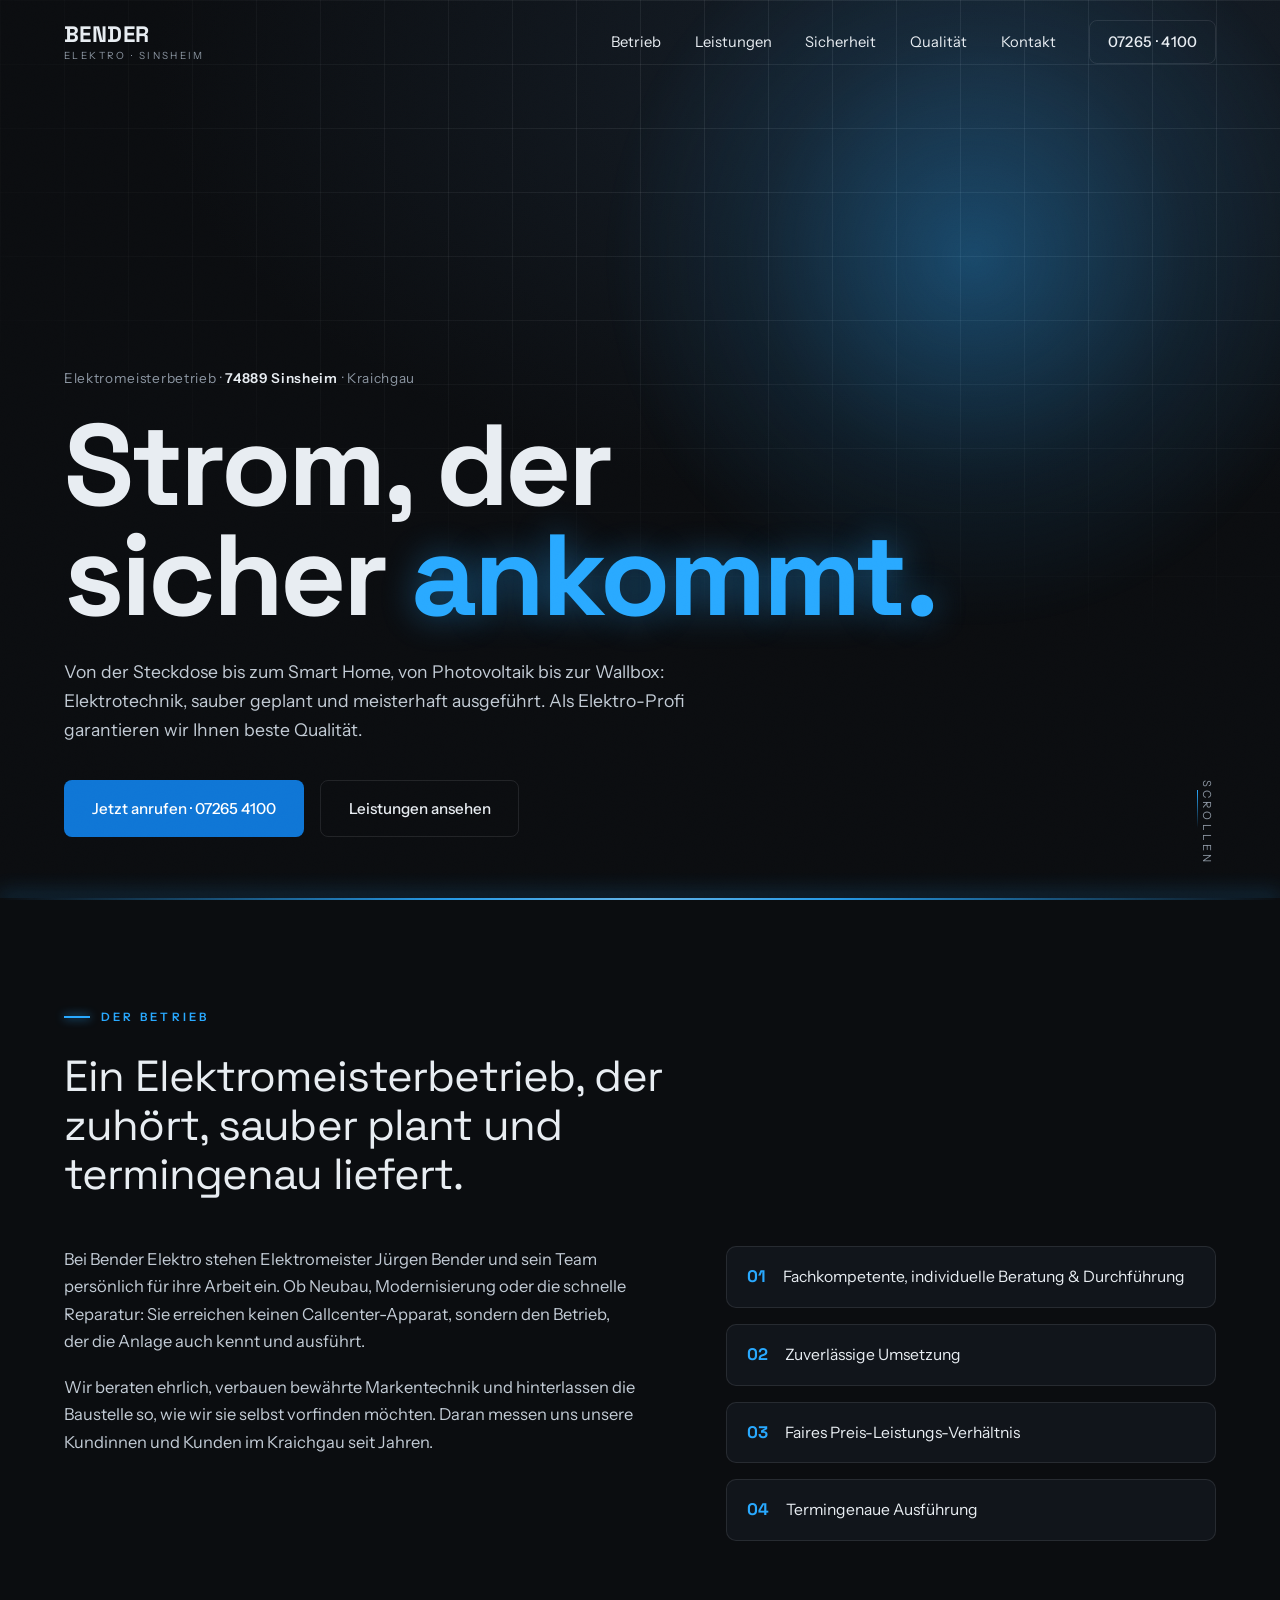
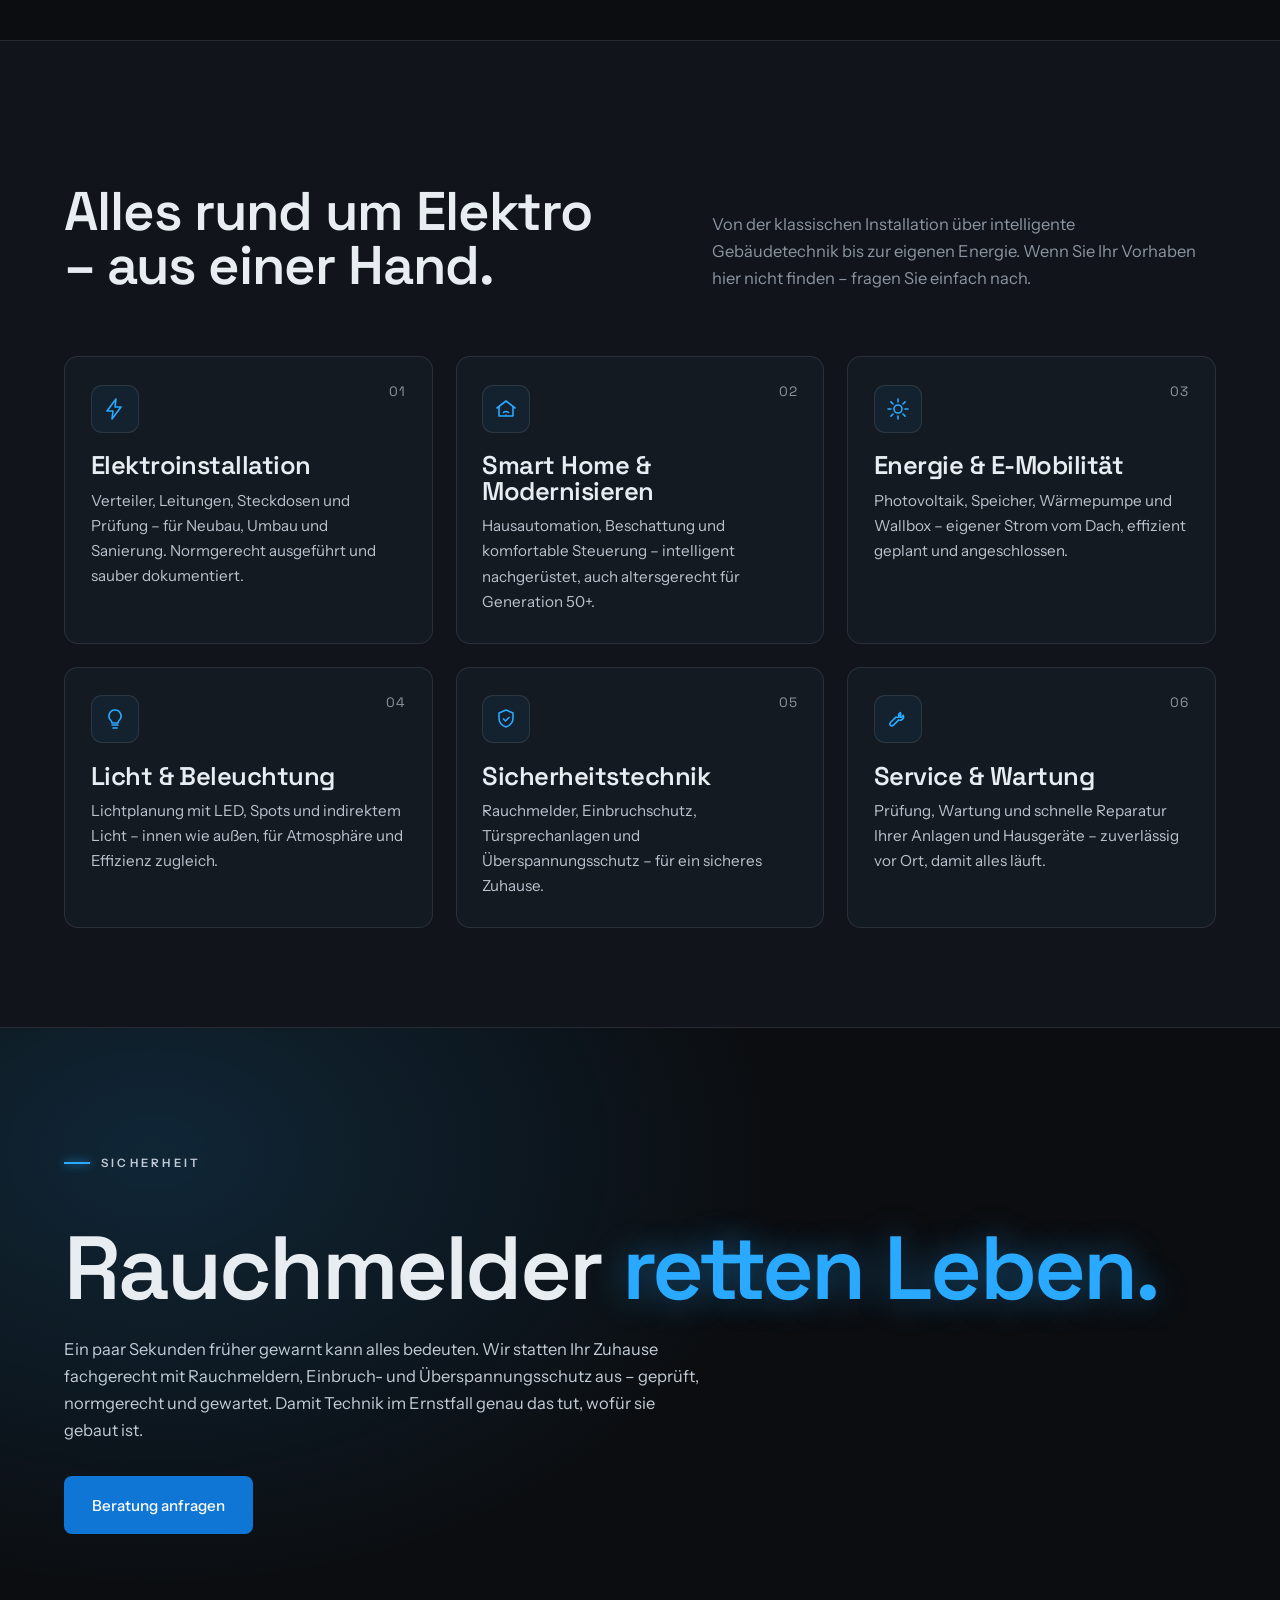
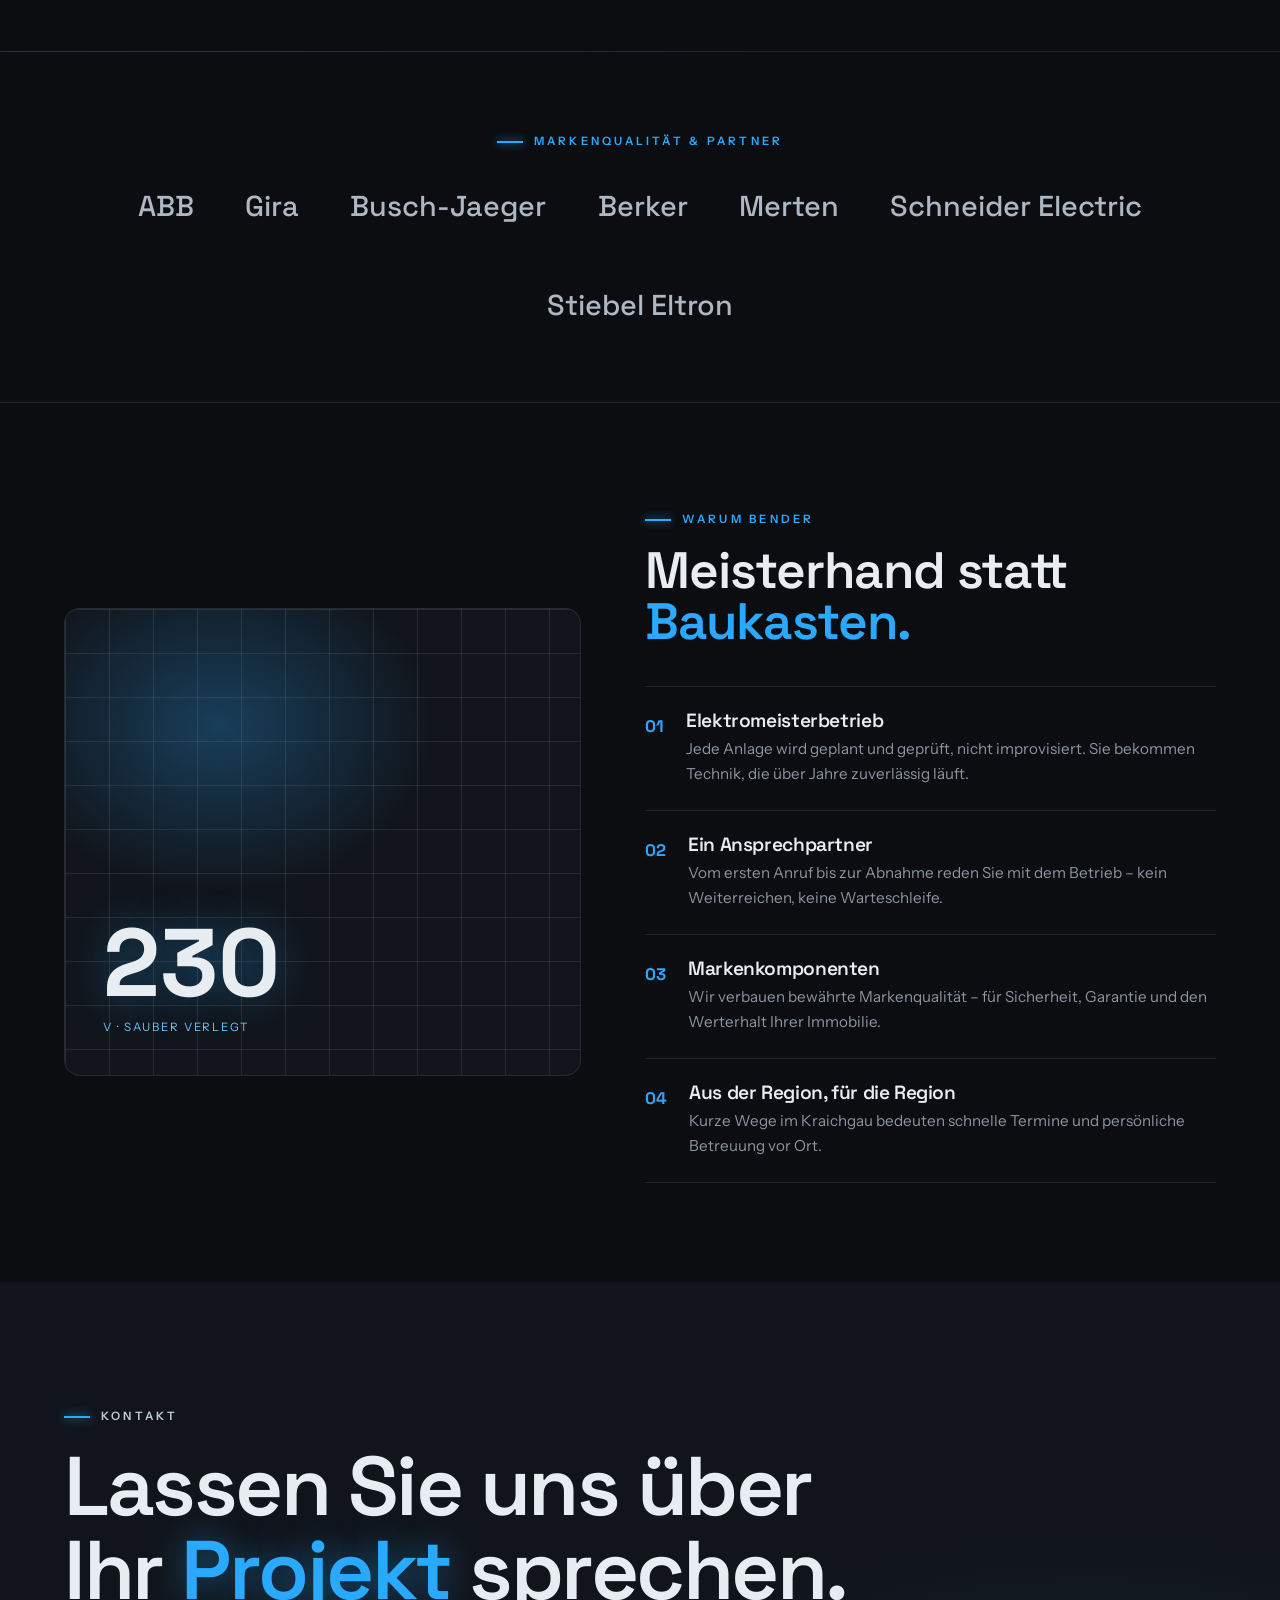
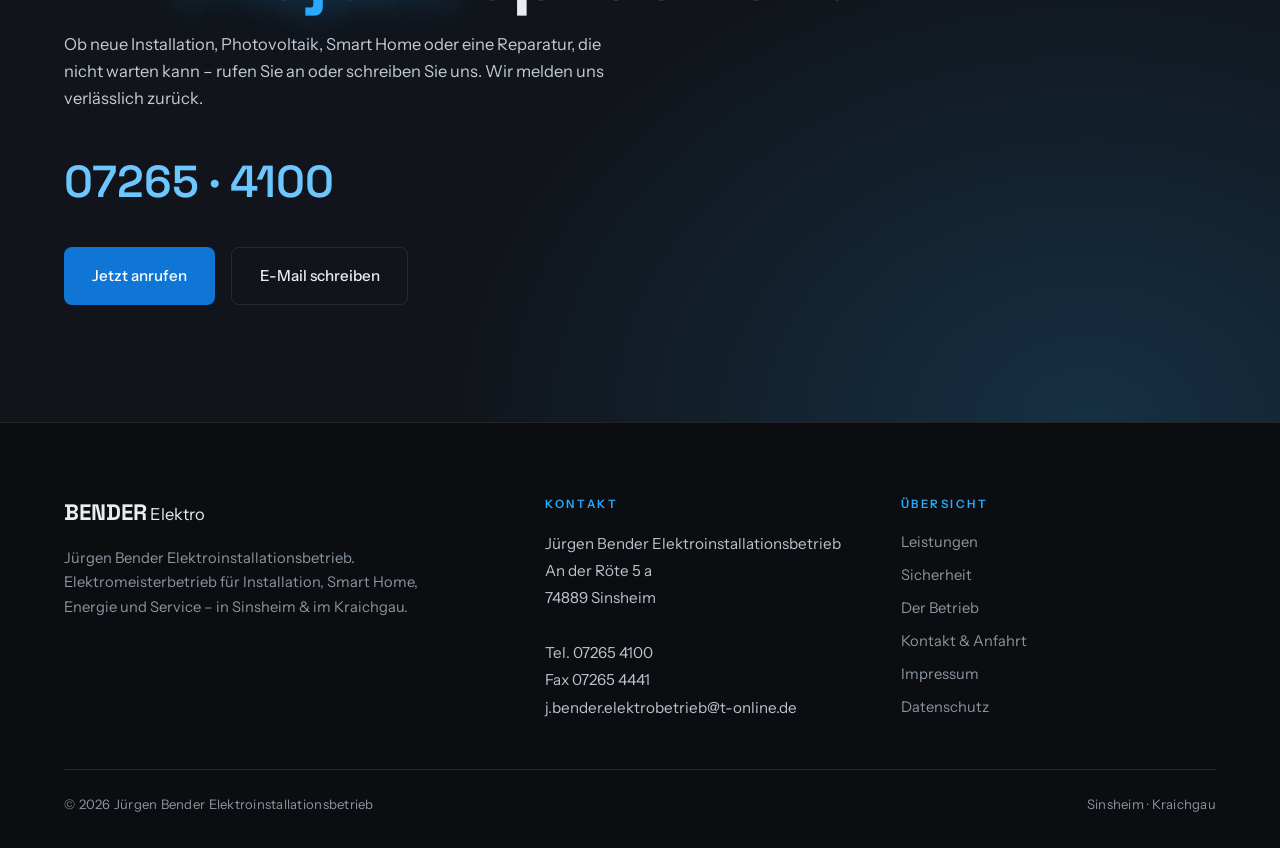
==== index.html @ 5d42addc "Bender Elektro — Website-Relaunch-Vorschau (Sinsheim) Modern, kühl-technisch, 'elektrisch': Near-Bla" ====
<!DOCTYPE html>
<html lang="de">
<head>
<meta charset="UTF-8">
<meta name="viewport" content="width=device-width, initial-scale=1.0">
<title>Bender Elektro — Elektromeisterbetrieb in Sinsheim</title>
<meta name="description" content="Jürgen Bender Elektroinstallationsbetrieb in Sinsheim: Elektroinstallation, Smart Home, Photovoltaik & E-Mobilität, Licht, Sicherheitstechnik und Service. Als Elektro-Profi garantieren wir beste Qualität.">
<meta name="theme-color" content="#0b0d10">
<link rel="preconnect" href="https://fonts.googleapis.com">
<link rel="preconnect" href="https://fonts.gstatic.com" crossorigin>
<link href="https://fonts.googleapis.com/css2?family=Space+Grotesk:wght@400;500;600;700&family=Instrument+Sans:wght@400;500;600&display=swap" rel="stylesheet">
<link rel="stylesheet" href="styles.css">
</head>
<body>

<!-- ============ NAV ============ -->
<header class="nav" id="nav">
  <a href="#top" class="brand"><b>BENDER</b><span>Elektro · Sinsheim</span></a>
  <nav class="nav__links" id="navlinks">
    <a href="#betrieb">Betrieb</a>
    <a href="#leistungen">Leistungen</a>
    <a href="#sicherheit">Sicherheit</a>
    <a href="#marken">Qualität</a>
    <a href="kontakt.html">Kontakt</a>
    <a href="tel:+4972654100" class="nav__cta">07265 · 4100</a>
  </nav>
  <button class="nav__burger" id="burger" aria-label="Menü öffnen" aria-expanded="false"><span></span><span></span><span></span></button>
</header>

<!-- ============ HERO ============ -->
<section class="hero" id="top">
  <div class="hero__bg" aria-hidden="true">
    <div class="hero__grid"></div>
    <div class="hero__glow"></div>
    <div class="hero__current"></div>
  </div>
  <div class="hero__inner">
    <p class="hero__loc reveal">Elektromeisterbetrieb · <b>74889 Sinsheim</b> · Kraichgau</p>
    <h1 class="hero__title reveal">Strom, der<br>sicher <em>ankommt.</em></h1>
    <p class="hero__sub reveal">Von der Steckdose bis zum Smart Home, von Photovoltaik bis zur Wallbox: Elektrotechnik, sauber geplant und meisterhaft ausgeführt. Als Elektro-Profi garantieren wir Ihnen beste Qualität.</p>
    <div class="hero__actions reveal">
      <a href="tel:+4972654100" class="btn btn--el">Jetzt anrufen · 07265 4100</a>
      <a href="#leistungen" class="btn btn--ghost">Leistungen ansehen</a>
    </div>
  </div>
  <div class="hero__scroll">Scrollen</div>
</section>

<!-- ============ INTRO / VERSPRECHEN ============ -->
<section class="section intro" id="betrieb">
  <p class="eyebrow reveal">Der Betrieb</p>
  <p class="intro__lead reveal">Ein Elektromeisterbetrieb, der zuhört, sauber plant und termingenau liefert.</p>
  <div class="intro__body">
    <div>
      <p class="reveal">Bei Bender Elektro stehen Elektromeister Jürgen Bender und sein Team persönlich für ihre Arbeit ein. Ob Neubau, Modernisierung oder die schnelle Reparatur: Sie erreichen keinen Callcenter-Apparat, sondern den Betrieb, der die Anlage auch kennt und ausführt.</p>
      <p class="reveal">Wir beraten ehrlich, verbauen bewährte Markentechnik und hinterlassen die Baustelle so, wie wir sie selbst vorfinden möchten. Daran messen uns unsere Kundinnen und Kunden im Kraichgau seit Jahren.</p>
    </div>
    <div class="promise">
      <div class="promise__item reveal"><b>01</b><span>Fachkompetente, individuelle Beratung &amp; Durchführung</span></div>
      <div class="promise__item reveal"><b>02</b><span>Zuverlässige Umsetzung</span></div>
      <div class="promise__item reveal"><b>03</b><span>Faires Preis-Leistungs-Verhältnis</span></div>
      <div class="promise__item reveal"><b>04</b><span>Termingenaue Ausführung</span></div>
    </div>
  </div>
</section>

<!-- ============ LEISTUNGEN ============ -->
<section class="serv" id="leistungen">
  <div class="section serv--inner">
    <div class="serv__head">
      <div>
        <p class="eyebrow reveal">Leistungen</p>
        <h2 class="reveal">Alles rund um Elektro<br>– aus einer Hand.</h2>
      </div>
      <p class="reveal">Von der klassischen Installation über intelligente Gebäudetechnik bis zur eigenen Energie. Wenn Sie Ihr Vorhaben hier nicht finden – fragen Sie einfach nach.</p>
    </div>

    <div class="serv__grid">
      <article class="card reveal">
        <div class="card__ic">
          <svg viewBox="0 0 24 24" fill="none" stroke="currentColor" stroke-width="1.6" stroke-linecap="round" stroke-linejoin="round"><path d="M13 2 4 14h6l-1 8 9-12h-6l1-8Z"/></svg>
        </div>
        <span class="card__num">01</span>
        <h3>Elektroinstallation</h3>
        <p>Verteiler, Leitungen, Steckdosen und Prüfung – für Neubau, Umbau und Sanierung. Normgerecht ausgeführt und sauber dokumentiert.</p>
      </article>

      <article class="card reveal">
        <div class="card__ic">
          <svg viewBox="0 0 24 24" fill="none" stroke="currentColor" stroke-width="1.6" stroke-linecap="round" stroke-linejoin="round"><path d="M3 11 12 4l9 7"/><path d="M5 10v9h14v-9"/><path d="M9.5 15.5a3.5 3.5 0 0 1 5 0"/><path d="M12 18h.01"/></svg>
        </div>
        <span class="card__num">02</span>
        <h3>Smart Home &amp; Modernisieren</h3>
        <p>Hausautomation, Beschattung und komfortable Steuerung – intelligent nachgerüstet, auch altersgerecht für Generation 50+.</p>
      </article>

      <article class="card reveal">
        <div class="card__ic">
          <svg viewBox="0 0 24 24" fill="none" stroke="currentColor" stroke-width="1.6" stroke-linecap="round" stroke-linejoin="round"><circle cx="12" cy="12" r="4"/><path d="M12 2v3M12 19v3M2 12h3M19 12h3M4.9 4.9l2.1 2.1M17 17l2.1 2.1M19.1 4.9 17 7M7 17l-2.1 2.1"/></svg>
        </div>
        <span class="card__num">03</span>
        <h3>Energie &amp; E-Mobilität</h3>
        <p>Photovoltaik, Speicher, Wärmepumpe und Wallbox – eigener Strom vom Dach, effizient geplant und angeschlossen.</p>
      </article>

      <article class="card reveal">
        <div class="card__ic">
          <svg viewBox="0 0 24 24" fill="none" stroke="currentColor" stroke-width="1.6" stroke-linecap="round" stroke-linejoin="round"><path d="M9 18h6"/><path d="M10 21h4"/><path d="M12 3a6 6 0 0 0-4 10.5c.6.6 1 1.4 1 2.5h6c0-1.1.4-1.9 1-2.5A6 6 0 0 0 12 3Z"/></svg>
        </div>
        <span class="card__num">04</span>
        <h3>Licht &amp; Beleuchtung</h3>
        <p>Lichtplanung mit LED, Spots und indirektem Licht – innen wie außen, für Atmosphäre und Effizienz zugleich.</p>
      </article>

      <article class="card reveal">
        <div class="card__ic">
          <svg viewBox="0 0 24 24" fill="none" stroke="currentColor" stroke-width="1.6" stroke-linecap="round" stroke-linejoin="round"><path d="M12 3 5 6v5c0 4.4 3 7.6 7 9 4-1.4 7-4.6 7-9V6l-7-3Z"/><path d="m9.5 12 2 2 3.5-3.5"/></svg>
        </div>
        <span class="card__num">05</span>
        <h3>Sicherheitstechnik</h3>
        <p>Rauchmelder, Einbruchschutz, Türsprechanlagen und Überspannungsschutz – für ein sicheres Zuhause.</p>
      </article>

      <article class="card reveal">
        <div class="card__ic">
          <svg viewBox="0 0 24 24" fill="none" stroke="currentColor" stroke-width="1.6" stroke-linecap="round" stroke-linejoin="round"><path d="M14.5 5.5a3.5 3.5 0 0 1-4.6 4.6l-5.2 5.2a2 2 0 1 0 2.8 2.8l5.2-5.2a3.5 3.5 0 0 0 4.6-4.6l-2.1 2.1-2.1-.7-.7-2.1 2.1-2.1Z"/></svg>
        </div>
        <span class="card__num">06</span>
        <h3>Service &amp; Wartung</h3>
        <p>Prüfung, Wartung und schnelle Reparatur Ihrer Anlagen und Hausgeräte – zuverlässig vor Ort, damit alles läuft.</p>
      </article>
    </div>
  </div>
</section>

<!-- ============ SICHERHEIT / STATEMENT ============ -->
<section class="statement" id="sicherheit">
  <div class="statement__inner">
    <p class="eyebrow reveal">Sicherheit</p>
    <h2 class="reveal">Rauchmelder <em>retten Leben.</em></h2>
    <p class="reveal">Ein paar Sekunden früher gewarnt kann alles bedeuten. Wir statten Ihr Zuhause fachgerecht mit Rauchmeldern, Einbruch- und Überspannungsschutz aus – geprüft, normgerecht und gewartet. Damit Technik im Ernstfall genau das tut, wofür sie gebaut ist.</p>
    <a href="tel:+4972654100" class="btn btn--el reveal">Beratung anfragen</a>
  </div>
</section>

<!-- ============ MARKEN-BAND ============ -->
<section class="marken" id="marken">
  <p class="eyebrow reveal">Markenqualität &amp; Partner</p>
  <div class="marken__row reveal">
    <span>ABB</span>
    <span>Gira</span>
    <span>Busch-Jaeger</span>
    <span>Berker</span>
    <span>Merten</span>
    <span>Schneider Electric</span>
    <span>Stiebel Eltron</span>
  </div>
</section>

<!-- ============ WARUM / WERTE ============ -->
<section class="section why" id="warum">
  <div class="why__grid">
    <div class="why__panel reveal" aria-hidden="true">
      <div class="why__panel-grid"></div>
      <div class="why__panel-glow"></div>
      <div class="why__panel-mark"><span>230</span><small>V · sauber verlegt</small></div>
    </div>
    <div>
      <p class="eyebrow reveal">Warum Bender</p>
      <h2 class="reveal">Meisterhand statt <em>Baukasten.</em></h2>
      <div class="why__list">
        <div class="why__item reveal"><b>01</b><div><h3>Elektromeisterbetrieb</h3><p>Jede Anlage wird geplant und geprüft, nicht improvisiert. Sie bekommen Technik, die über Jahre zuverlässig läuft.</p></div></div>
        <div class="why__item reveal"><b>02</b><div><h3>Ein Ansprechpartner</h3><p>Vom ersten Anruf bis zur Abnahme reden Sie mit dem Betrieb – kein Weiterreichen, keine Warteschleife.</p></div></div>
        <div class="why__item reveal"><b>03</b><div><h3>Markenkomponenten</h3><p>Wir verbauen bewährte Markenqualität – für Sicherheit, Garantie und den Werterhalt Ihrer Immobilie.</p></div></div>
        <div class="why__item reveal"><b>04</b><div><h3>Aus der Region, für die Region</h3><p>Kurze Wege im Kraichgau bedeuten schnelle Termine und persönliche Betreuung vor Ort.</p></div></div>
      </div>
    </div>
  </div>
</section>

<!-- ============ CTA ============ -->
<section class="cta" id="kontakt">
  <div class="cta__inner">
    <p class="eyebrow reveal">Kontakt</p>
    <h2 class="reveal">Lassen Sie uns über Ihr <em>Projekt</em> sprechen.</h2>
    <p class="reveal">Ob neue Installation, Photovoltaik, Smart Home oder eine Reparatur, die nicht warten kann – rufen Sie an oder schreiben Sie uns. Wir melden uns verlässlich zurück.</p>
    <div class="cta__phone reveal"><a href="tel:+4972654100">07265 · 4100</a></div>
    <div class="cta__actions reveal">
      <a href="tel:+4972654100" class="btn btn--el">Jetzt anrufen</a>
      <a href="mailto:j.bender.elektrobetrieb@t-online.de" class="btn btn--ghost">E-Mail schreiben</a>
    </div>
  </div>
</section>

<!-- ============ FOOTER ============ -->
<footer class="footer">
  <div class="footer__grid">
    <div class="footer__brand">
      <b>BENDER</b> Elektro
      <p>Jürgen Bender Elektroinstallationsbetrieb. Elektromeisterbetrieb für Installation, Smart Home, Energie und Service – in Sinsheim &amp; im Kraichgau.</p>
    </div>
    <div>
      <h4>Kontakt</h4>
      <address>
        Jürgen Bender Elektroinstallationsbetrieb<br>
        An der Röte 5 a<br>
        74889 Sinsheim<br><br>
        Tel. <a href="tel:+4972654100">07265 4100</a><br>
        Fax 07265 4441<br>
        <a href="mailto:j.bender.elektrobetrieb@t-online.de">j.bender.elektrobetrieb@t-online.de</a>
      </address>
    </div>
    <div>
      <h4>Übersicht</h4>
      <nav class="footer__nav">
        <a href="#leistungen">Leistungen</a>
        <a href="#sicherheit">Sicherheit</a>
        <a href="#warum">Der Betrieb</a>
        <a href="kontakt.html">Kontakt &amp; Anfahrt</a>
        <a href="impressum.html">Impressum</a>
        <a href="datenschutz.html">Datenschutz</a>
      </nav>
    </div>
  </div>
  <div class="footer__bar">
    <span>© <span id="year"></span> Jürgen Bender Elektroinstallationsbetrieb</span>
    <span>Sinsheim · Kraichgau</span>
  </div>
</footer>

<script src="js/main.js"></script>
</body>
</html>
---- styles.css ----
/* ============================================================
   Bender Elektro — dunkel, technisch-präzise, "elektrisch"
   Space Grotesk (Display) + Instrument Sans (Body) · Akzent: Electric Blue
   Bewusst bildarm: CSS-Hero + Icon-Karten statt Stock-Fotos.
   ============================================================ */

:root{
  --bg:      #0b0d10;   /* kühles Near-Black */
  --bg-2:    #11151b;   /* abgesetzte Fläche */
  --panel:   #141a22;   /* Karten */
  --ink:     #e8edf2;   /* kühl gebrochenes Weiß */
  --muted:   #8b95a1;   /* Sekundärtext */
  --accent:  #29a9ff;   /* Electric Blue */
  --accent-2:#6cc6ff;   /* heller (Hover/Glow) */
  --accent-deep:#0f76d6;/* satter Button-Blau */
  --line:    rgba(232,237,242,.10);
  --disp:    "Space Grotesk", system-ui, sans-serif;
  --sans:    "Instrument Sans", system-ui, sans-serif;
  --pad:     clamp(1.4rem, 5vw, 6rem);
  --maxw:    1500px;
}

*{ margin:0; padding:0; box-sizing:border-box; }
html{ -webkit-font-smoothing:antialiased; text-rendering:optimizeLegibility; scroll-behavior:smooth; }
body{
  background:var(--bg); color:var(--ink);
  font-family:var(--sans);
  font-size:clamp(1rem,.55rem + .6vw,1.15rem);
  line-height:1.65; overflow-x:hidden; font-weight:400;
}
img{ display:block; width:100%; height:100%; object-fit:cover; }
a{ color:inherit; text-decoration:none; }
::selection{ background:var(--accent); color:#04121f; }
h1,h2,h3{ font-family:var(--disp); font-weight:600; line-height:1; letter-spacing:-.02em; }
em{ font-style:normal; }

/* Filmkorn */
body::after{
  content:""; position:fixed; inset:0; z-index:9999; pointer-events:none;
  opacity:.03; mix-blend-mode:overlay;
  background-image:url("data:image/svg+xml,%3Csvg xmlns='http://www.w3.org/2000/svg' width='140' height='140'%3E%3Cfilter id='n'%3E%3CfeTurbulence type='fractalNoise' baseFrequency='.9' numOctaves='3'/%3E%3C/filter%3E%3Crect width='100%25' height='100%25' filter='url(%23n)'/%3E%3C/svg%3E");
}

/* ---------- Reveal ---------- */
.reveal{ opacity:0; transform:translateY(24px); transition:opacity .9s cubic-bezier(.16,1,.3,1), transform .9s cubic-bezier(.16,1,.3,1); }
.reveal.in{ opacity:1; transform:none; }

/* ---------- Buttons ---------- */
.btn{
  display:inline-flex; align-items:center; justify-content:center;
  padding:.95rem 1.7rem; font-size:.95rem; font-weight:500; font-family:var(--sans);
  border-radius:8px; border:1px solid transparent;
  transition:transform .3s ease, background .3s ease, color .3s ease, border-color .3s ease, box-shadow .3s ease;
  white-space:nowrap;
}
.btn--el{ background:var(--accent-deep); color:#fff; box-shadow:0 0 0 rgba(41,169,255,0); }
.btn--el:hover{ background:var(--accent); color:#04121f; transform:translateY(-3px); box-shadow:0 10px 30px -8px rgba(41,169,255,.55); }
.btn--ghost{ border-color:var(--line); color:var(--ink); }
.btn--ghost:hover{ border-color:var(--accent); color:var(--accent-2); transform:translateY(-3px); }

/* ---------- Eyebrow ---------- */
.eyebrow{
  display:inline-flex; align-items:center; gap:11px;
  font-size:.72rem; font-weight:600; font-family:var(--sans);
  text-transform:uppercase; letter-spacing:.28em; color:var(--accent);
}
.eyebrow::before{ content:""; width:26px; height:2px; background:var(--accent); box-shadow:0 0 10px var(--accent); }

/* ---------- NAV ---------- */
.nav{
  position:fixed; top:0; left:0; right:0; z-index:100;
  display:flex; align-items:center; justify-content:space-between;
  padding:1.25rem var(--pad);
  transition:background .4s ease, backdrop-filter .4s ease, padding .4s ease, border-color .4s ease;
  border-bottom:1px solid transparent;
}
.nav.scrolled{ background:rgba(11,13,16,.86); backdrop-filter:blur(14px); border-bottom-color:var(--line); padding-top:.9rem; padding-bottom:.9rem; }
.brand{ display:flex; flex-direction:column; line-height:1.1; }
.brand b{ font-family:var(--disp); font-size:1.4rem; font-weight:700; letter-spacing:.02em; }
.brand span{ font-size:.62rem; text-transform:uppercase; letter-spacing:.24em; color:var(--muted); margin-top:2px; }
.nav__links{ display:flex; align-items:center; gap:2.1rem; }
.nav__links a{ font-size:.92rem; color:var(--ink); position:relative; transition:color .3s ease; }
.nav__links a:not(.nav__cta):hover{ color:var(--accent-2); }
.nav__links a:not(.nav__cta)::after{ content:""; position:absolute; left:0; bottom:-6px; width:0; height:2px; background:var(--accent); transition:width .3s ease; }
.nav__links a:not(.nav__cta):hover::after{ width:100%; }
.nav__cta{ border:1px solid var(--line); border-radius:8px; padding:.55rem 1.1rem; font-weight:500; letter-spacing:.02em; transition:border-color .3s ease, color .3s ease; }
.nav__cta:hover{ border-color:var(--accent); color:var(--accent-2); }
.nav__burger{ display:none; flex-direction:column; gap:5px; background:none; border:0; cursor:pointer; padding:6px; }
.nav__burger span{ width:26px; height:2px; background:var(--ink); transition:transform .3s ease, opacity .3s ease; }
.nav__burger.open span:nth-child(1){ transform:translateY(7px) rotate(45deg); }
.nav__burger.open span:nth-child(2){ opacity:0; }
.nav__burger.open span:nth-child(3){ transform:translateY(-7px) rotate(-45deg); }

/* ---------- HERO (CSS-Backdrop, keine Fotos) ---------- */
.hero{ position:relative; min-height:100svh; display:flex; flex-direction:column; justify-content:flex-end; padding-bottom:clamp(3rem,7vh,6rem); overflow:hidden; }
.hero__bg{ position:absolute; inset:0; z-index:0; background:radial-gradient(120% 90% at 78% 8%, #16202b 0%, var(--bg) 55%); }
.hero__grid{ position:absolute; inset:0;
  background-image:linear-gradient(var(--line) 1px, transparent 1px), linear-gradient(90deg, var(--line) 1px, transparent 1px);
  background-size:64px 64px; mask-image:radial-gradient(120% 80% at 75% 15%, #000 20%, transparent 72%); opacity:.8; }
.hero__glow{ position:absolute; top:-14%; right:-6%; width:60vw; height:60vw; max-width:820px; max-height:820px;
  background:radial-gradient(circle at center, rgba(41,169,255,.34), rgba(41,169,255,.09) 40%, transparent 68%); filter:blur(6px); }
.hero__current{ position:absolute; left:0; right:0; bottom:0; height:2px;
  background:linear-gradient(90deg, transparent, var(--accent) 35%, var(--accent-2) 50%, var(--accent) 65%, transparent);
  box-shadow:0 0 22px 2px rgba(41,169,255,.55); opacity:.9; animation:current 6s ease-in-out infinite; }
@keyframes current{ 0%,100%{ opacity:.35; } 50%{ opacity:.95; } }
.hero__inner{ position:relative; z-index:2; padding:0 var(--pad); max-width:var(--maxw); width:100%; margin:0 auto; }
.hero__loc{ font-size:.85rem; letter-spacing:.05em; color:var(--muted); margin-bottom:1.3rem; }
.hero__loc b{ color:var(--ink); font-weight:600; }
.hero__title{ font-size:clamp(2.9rem, 9vw, 8rem); line-height:.96; letter-spacing:-.03em; font-weight:700; }
.hero__title em{ color:var(--accent); text-shadow:0 0 34px rgba(41,169,255,.45); }
.hero__sub{ margin-top:1.6rem; max-width:56ch; color:#c3ccd6; font-size:clamp(1rem,.7rem + .5vw,1.2rem); }
.hero__actions{ margin-top:2.2rem; display:flex; flex-wrap:wrap; gap:1rem; }
.hero__scroll{ position:absolute; right:var(--pad); bottom:2.2rem; z-index:2; font-size:.7rem; text-transform:uppercase; letter-spacing:.28em; color:var(--muted); writing-mode:vertical-rl; }
.hero__scroll::after{ content:""; display:block; width:1px; height:38px; background:linear-gradient(var(--accent),transparent); margin:10px auto 0; }

/* ---------- SECTION BASE ---------- */
.section{ max-width:var(--maxw); margin:0 auto; padding:clamp(4.5rem,11vh,9rem) var(--pad); }

/* ---------- INTRO / VERSPRECHEN ---------- */
.intro__lead{ font-family:var(--disp); font-size:clamp(1.6rem,3.4vw,2.9rem); line-height:1.12; letter-spacing:-.02em; max-width:22ch; margin:1.6rem 0 3rem; }
.intro__body{ display:grid; grid-template-columns:1.1fr .9fr; gap:clamp(2rem,5vw,5rem); align-items:start; }
.intro__body p{ color:#c3ccd6; margin-bottom:1.2rem; max-width:52ch; }
.intro__body b{ color:var(--ink); }
.promise{ display:flex; flex-direction:column; gap:1rem; }
.promise__item{ display:grid; grid-template-columns:auto 1fr; gap:1.1rem; align-items:center; border:1px solid var(--line); border-radius:10px; padding:1rem 1.2rem; background:var(--bg-2); transition:border-color .3s ease, transform .3s ease; }
.promise__item:hover{ border-color:rgba(41,169,255,.4); transform:translateX(4px); }
.promise__item b{ font-family:var(--disp); font-size:1.05rem; color:var(--accent); }
.promise__item span{ color:var(--ink); font-size:.98rem; }

/* ---------- LEISTUNGEN (Icon-Karten) ---------- */
.serv{ background:var(--bg-2); border-top:1px solid var(--line); border-bottom:1px solid var(--line); }
.serv--inner{ padding-top:clamp(4.5rem,11vh,9rem); padding-bottom:clamp(4.5rem,11vh,9rem); }
.serv__head{ display:grid; grid-template-columns:1.1fr .9fr; gap:2rem; align-items:end; margin-bottom:clamp(2.5rem,5vw,4rem); }
.serv__head h2{ font-size:clamp(2rem,4.4vw,3.4rem); margin-top:1rem; }
.serv__head p{ color:var(--muted); max-width:44ch; }
.serv__grid{ display:grid; grid-template-columns:repeat(3,1fr); gap:clamp(1rem,1.8vw,1.5rem); }
.card{ position:relative; background:var(--panel); border:1px solid var(--line); border-radius:14px; padding:1.7rem 1.6rem 1.8rem; overflow:hidden; transition:border-color .35s ease, transform .35s ease, box-shadow .35s ease; }
.card::before{ content:""; position:absolute; inset:0; background:radial-gradient(120% 80% at 100% 0%, rgba(41,169,255,.10), transparent 55%); opacity:0; transition:opacity .35s ease; }
.card:hover{ border-color:rgba(41,169,255,.45); transform:translateY(-6px); box-shadow:0 20px 40px -22px rgba(41,169,255,.5); }
.card:hover::before{ opacity:1; }
.card__ic{ width:48px; height:48px; display:flex; align-items:center; justify-content:center; border:1px solid var(--line); border-radius:11px; color:var(--accent); margin-bottom:1.3rem; background:rgba(41,169,255,.06); }
.card__ic svg{ width:24px; height:24px; }
.card__num{ position:absolute; top:1.5rem; right:1.6rem; font-family:var(--disp); font-size:.85rem; color:var(--muted); letter-spacing:.08em; }
.card h3{ font-size:clamp(1.3rem,2vw,1.6rem); margin-bottom:.55rem; }
.card p{ color:#bac3ce; font-size:.95rem; }

/* ---------- SICHERHEIT / STATEMENT ---------- */
.statement{ position:relative; padding:clamp(5rem,13vh,9rem) var(--pad); overflow:hidden;
  background:radial-gradient(90% 130% at 12% 20%, rgba(41,169,255,.16), transparent 55%), var(--bg); border-bottom:1px solid var(--line); }
.statement__inner{ max-width:var(--maxw); margin:0 auto; }
.statement h2{ font-size:clamp(2.4rem,7vw,6rem); margin:1.2rem 0 1.4rem; letter-spacing:-.03em; }
.statement h2 em{ color:var(--accent); text-shadow:0 0 34px rgba(41,169,255,.45); }
.statement p{ color:#c3ccd6; max-width:58ch; margin-bottom:2rem; }

/* ---------- MARKEN-BAND ---------- */
.marken{ text-align:center; padding:clamp(3.5rem,8vh,5.5rem) var(--pad); border-bottom:1px solid var(--line); }
.marken .eyebrow{ justify-content:center; margin-bottom:2rem; }
.marken__row{ display:flex; flex-wrap:wrap; justify-content:center; align-items:center; gap:clamp(1.4rem,4vw,3.2rem); font-family:var(--disp); font-weight:500; font-size:clamp(1.1rem,2.3vw,1.8rem); color:#aeb8c4; }
.marken__row span{ transition:color .3s ease; }
.marken__row span:hover{ color:var(--accent-2); }

/* ---------- WHY / WERTE ---------- */
.why__grid{ display:grid; grid-template-columns:.95fr 1.05fr; gap:clamp(2rem,5vw,5rem); align-items:center; }
.why__panel{ position:relative; height:clamp(360px,52vh,560px); border:1px solid var(--line); border-radius:16px; overflow:hidden; background:var(--bg-2); }
.why__panel-grid{ position:absolute; inset:0;
  background-image:linear-gradient(var(--line) 1px, transparent 1px), linear-gradient(90deg, var(--line) 1px, transparent 1px);
  background-size:44px 44px; }
.why__panel-glow{ position:absolute; inset:0; background:radial-gradient(70% 60% at 30% 25%, rgba(41,169,255,.28), transparent 60%); }
.why__panel-mark{ position:absolute; left:clamp(1.5rem,3vw,2.4rem); bottom:clamp(1.5rem,3vw,2.4rem); }
.why__panel-mark span{ display:block; font-family:var(--disp); font-weight:700; font-size:clamp(3.2rem,9vw,6rem); line-height:1; color:var(--ink); text-shadow:0 0 40px rgba(41,169,255,.4); }
.why__panel-mark small{ display:block; margin-top:.4rem; color:var(--accent-2); letter-spacing:.16em; text-transform:uppercase; font-size:.72rem; }
.why h2{ font-size:clamp(1.9rem,4vw,3.2rem); margin:1rem 0 2.4rem; }
.why h2 em{ color:var(--accent); }
.why__list{ display:flex; flex-direction:column; }
.why__item{ display:grid; grid-template-columns:auto 1fr; gap:1.4rem; padding:1.5rem 0; border-top:1px solid var(--line); }
.why__item:last-child{ border-bottom:1px solid var(--line); }
.why__item b{ font-family:var(--disp); font-size:1.05rem; color:var(--accent); padding-top:.15rem; }
.why__item h3{ font-size:1.2rem; margin-bottom:.35rem; }
.why__item p{ color:var(--muted); font-size:.95rem; max-width:52ch; }

/* ---------- CTA ---------- */
.cta{ position:relative; padding:clamp(5rem,13vh,10rem) var(--pad); overflow:hidden;
  background:radial-gradient(90% 120% at 85% 100%, rgba(41,169,255,.18), transparent 55%), var(--bg-2); }
.cta__inner{ position:relative; z-index:2; max-width:var(--maxw); margin:0 auto; }
.cta__inner h2{ font-size:clamp(2.4rem,6.5vw,5.6rem); margin:1.2rem 0; max-width:16ch; letter-spacing:-.03em; }
.cta__inner h2 em{ color:var(--accent); text-shadow:0 0 34px rgba(41,169,255,.45); }
.cta__inner > p{ color:#c3ccd6; max-width:52ch; }
.cta__phone{ margin:2rem 0 .5rem; }
.cta__phone a{ font-family:var(--disp); font-weight:600; font-size:clamp(1.8rem,4vw,2.8rem); color:var(--accent-2); }
.cta__actions{ margin-top:1.8rem; display:flex; flex-wrap:wrap; gap:1rem; }

/* ---------- FOOTER ---------- */
.footer{ background:var(--bg); border-top:1px solid var(--line); padding:clamp(3.5rem,8vh,6rem) var(--pad) 2rem; }
.footer__grid{ max-width:var(--maxw); margin:0 auto; display:grid; grid-template-columns:1.4fr 1fr 1fr; gap:2.5rem; }
.footer__brand b{ font-family:var(--disp); font-weight:700; font-size:1.4rem; }
.footer__brand p{ color:var(--muted); font-size:.92rem; margin-top:.9rem; max-width:40ch; }
.footer h4{ font-family:var(--sans); font-size:.72rem; text-transform:uppercase; letter-spacing:.22em; color:var(--accent); font-weight:600; margin-bottom:1rem; }
.footer address{ font-style:normal; color:#bac3ce; font-size:.95rem; line-height:1.8; }
.footer address a:hover{ color:var(--accent-2); }
.footer__nav{ display:flex; flex-direction:column; gap:.55rem; margin-top:0; }
.footer__nav a{ color:var(--muted); font-size:.92rem; transition:color .3s ease; }
.footer__nav a:hover{ color:var(--accent-2); }
.footer__bar{ max-width:var(--maxw); margin:3rem auto 0; padding-top:1.5rem; border-top:1px solid var(--line); display:flex; flex-wrap:wrap; justify-content:space-between; gap:1rem; color:var(--muted); font-size:.82rem; letter-spacing:.02em; }

/* ============================================================
   SUBPAGES (Kontakt / Impressum / Datenschutz)
   ============================================================ */
.subhero{ padding:clamp(9rem,20vh,13rem) var(--pad) clamp(3rem,7vh,5rem); max-width:var(--maxw); margin:0 auto; border-bottom:1px solid var(--line); }
.subhero h1{ font-size:clamp(2.4rem,6vw,4.4rem); margin:1rem 0 .8rem; letter-spacing:-.03em; }
.subhero h1 em{ color:var(--accent); }
.subhero p{ color:var(--muted); max-width:52ch; }
.legal{ max-width:820px; margin:0 auto; padding:clamp(3rem,7vh,5rem) var(--pad) clamp(4rem,10vh,7rem); }
.legal h2{ font-size:clamp(1.4rem,3vw,2rem); margin:2.6rem 0 .9rem; }
.legal h2:first-child{ margin-top:0; }
.legal h3{ font-family:var(--sans); font-size:1.05rem; font-weight:600; margin:1.6rem 0 .5rem; color:var(--ink); }
.legal p, .legal address, .legal li{ color:#bac3ce; margin-bottom:1rem; line-height:1.75; }
.legal address{ font-style:normal; }
.legal a{ color:var(--accent-2); }
.legal a:hover{ text-decoration:underline; }
.legal ul{ padding-left:1.2rem; margin-bottom:1rem; }
.hintbox{ border:1px dashed var(--accent); border-radius:8px; background:rgba(41,169,255,.07); padding:1.1rem 1.3rem; margin:1.2rem 0; color:#d7dee6; font-size:.92rem; }
.hintbox b{ color:var(--accent-2); }

.kontakt-grid{ max-width:var(--maxw); margin:0 auto; padding:clamp(3rem,7vh,5rem) var(--pad) clamp(4rem,10vh,7rem); display:grid; grid-template-columns:1fr 1fr; gap:clamp(2rem,5vw,4.5rem); }
.kontakt-card h3{ font-family:var(--sans); font-size:.72rem; text-transform:uppercase; letter-spacing:.22em; color:var(--accent); font-weight:600; margin-bottom:1rem; }
.kontakt-card address{ font-style:normal; color:#c3ccd6; line-height:1.9; font-size:1.05rem; }
.kontakt-card + .kontakt-card{ margin-top:2.4rem; }
.kontakt-card a:hover{ color:var(--accent-2); }
.kontakt-map{ border-radius:12px; overflow:hidden; border:1px solid var(--line); min-height:420px; }
.kontakt-map iframe{ width:100%; height:100%; min-height:420px; border:0; display:block; filter:grayscale(.3) invert(.92) hue-rotate(180deg) contrast(.9); }
.backlink{ display:inline-flex; align-items:center; gap:.5rem; color:var(--muted); font-size:.9rem; margin-top:2.5rem; }
.backlink:hover{ color:var(--accent-2); }

@media (max-width:820px){ .kontakt-grid{ grid-template-columns:1fr; } }

/* ============================================================
   RESPONSIVE
   ============================================================ */
@media (max-width:960px){
  .nav__links{
    position:fixed; inset:0 0 0 auto; width:min(80vw,340px); height:100dvh;
    flex-direction:column; align-items:flex-start; justify-content:center; gap:1.6rem;
    background:rgba(11,13,16,.97); backdrop-filter:blur(16px); padding:2.5rem var(--pad);
    transform:translateX(100%); transition:transform .4s cubic-bezier(.16,1,.3,1); border-left:1px solid var(--line);
  }
  .nav__links.open{ transform:none; }
  .nav__links a{ font-size:1.1rem; }
  .nav__burger{ display:flex; z-index:101; }
  .intro__body{ grid-template-columns:1fr; }
  .serv__head{ grid-template-columns:1fr; align-items:start; }
  .serv__grid{ grid-template-columns:repeat(2,1fr); }
  .why__grid{ grid-template-columns:1fr; }
}
@media (max-width:680px){
  .serv__grid{ grid-template-columns:1fr; }
  .hero__scroll{ display:none; }
  .footer__grid{ grid-template-columns:1fr; }
}

@media (prefers-reduced-motion:reduce){
  *{ animation:none !important; scroll-behavior:auto !important; }
  .reveal{ opacity:1 !important; transform:none !important; transition:none !important; }
}
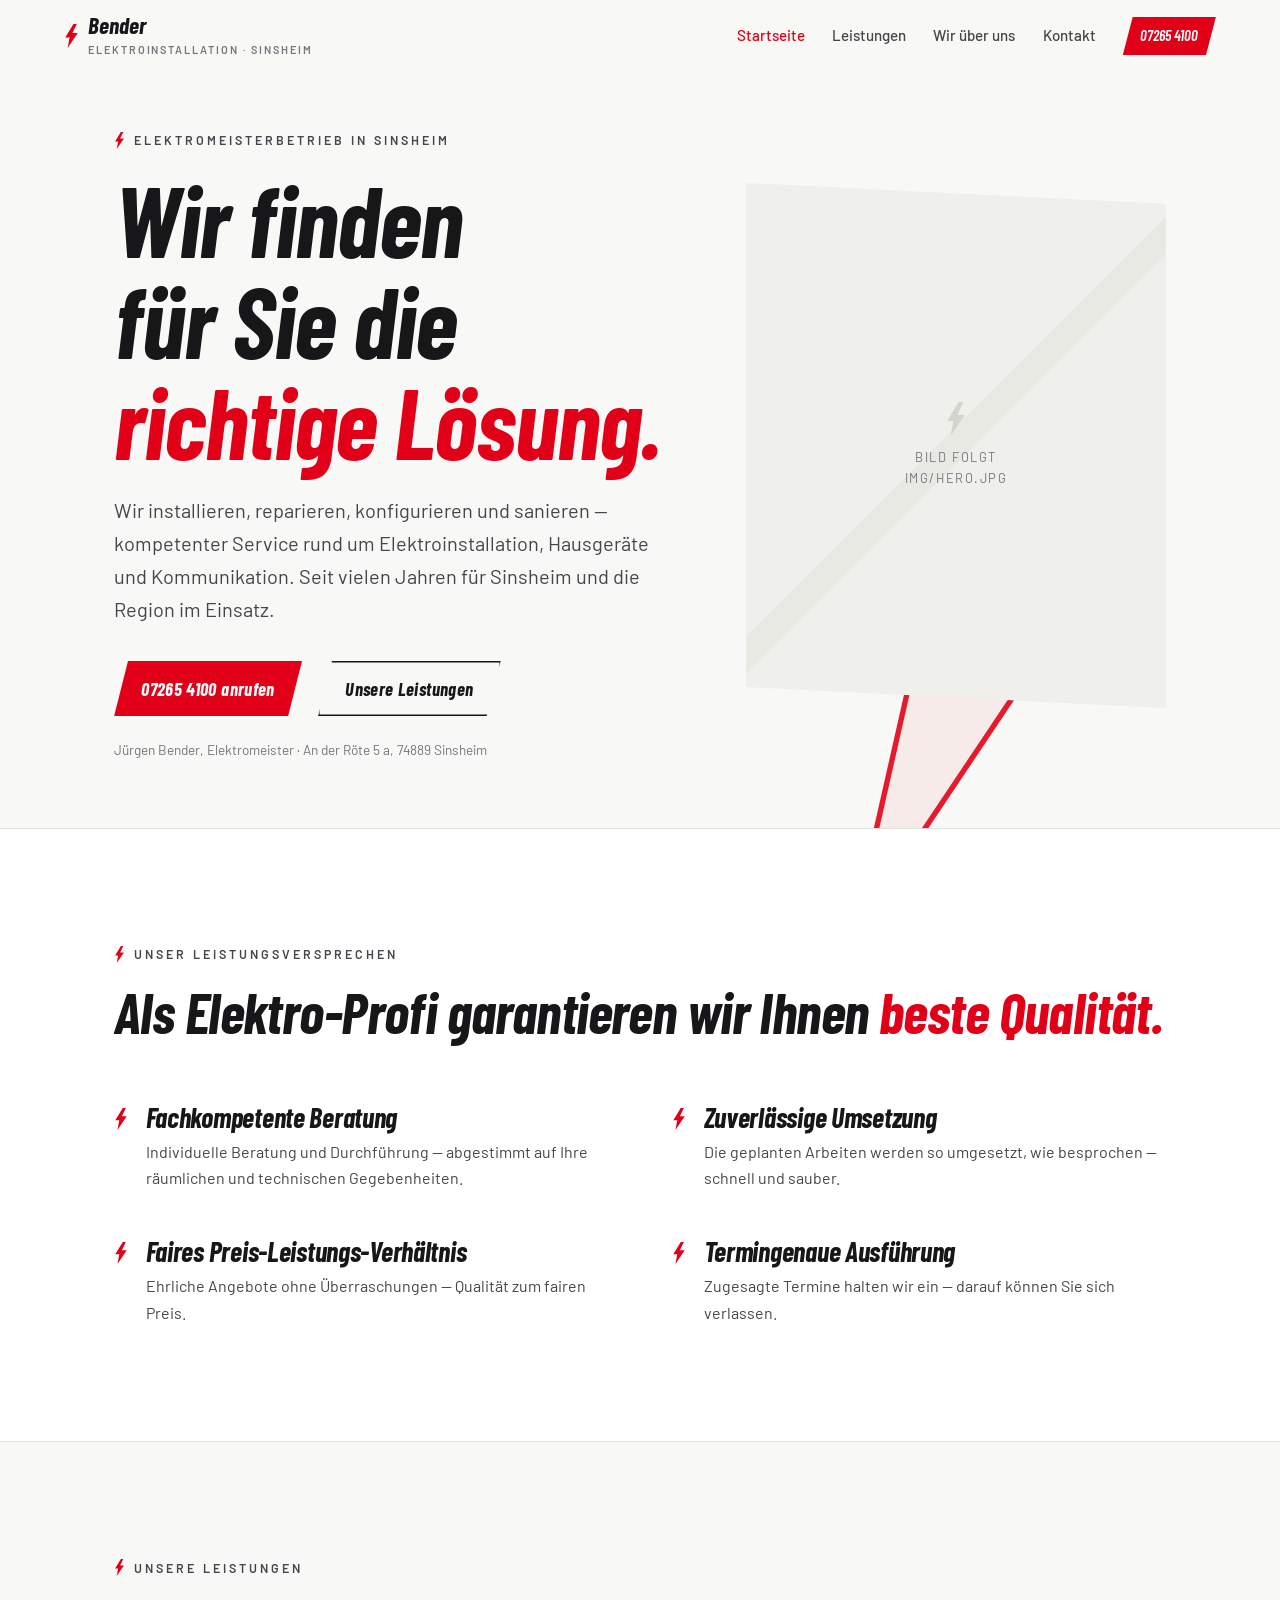
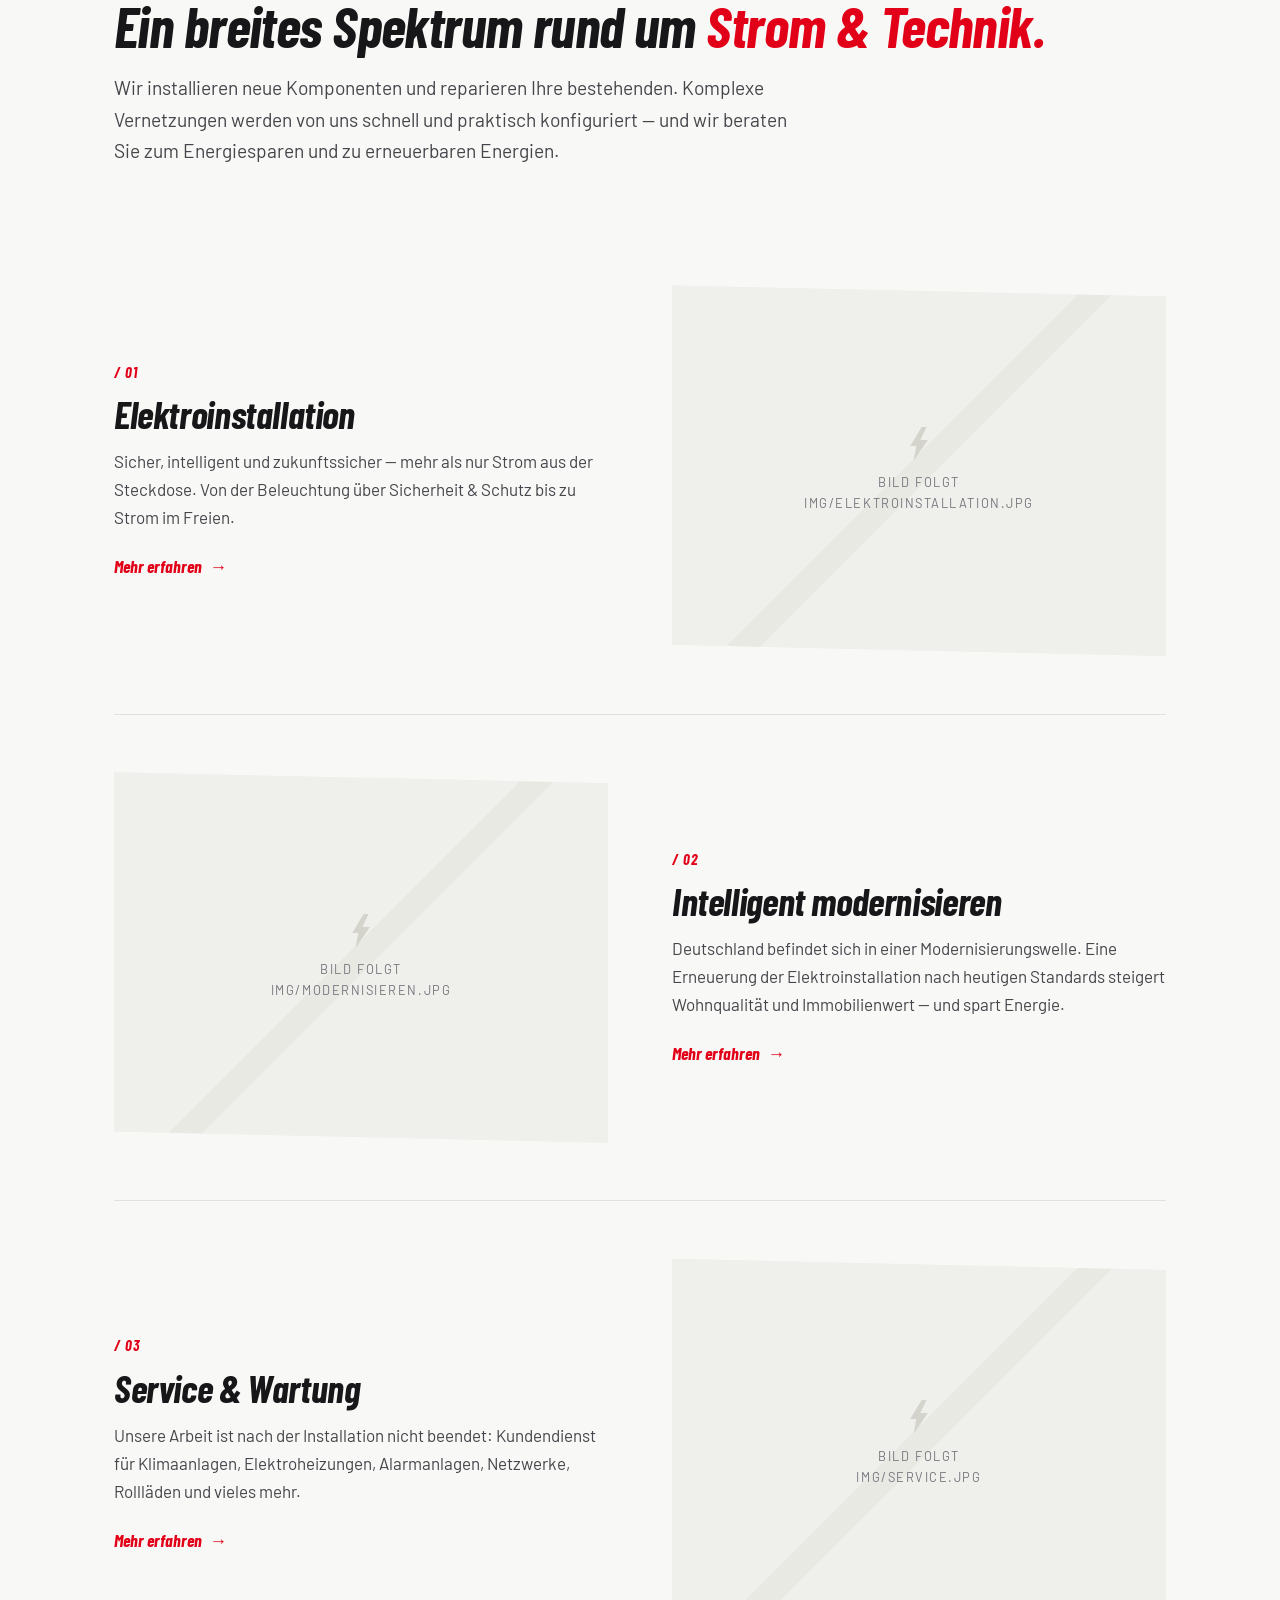
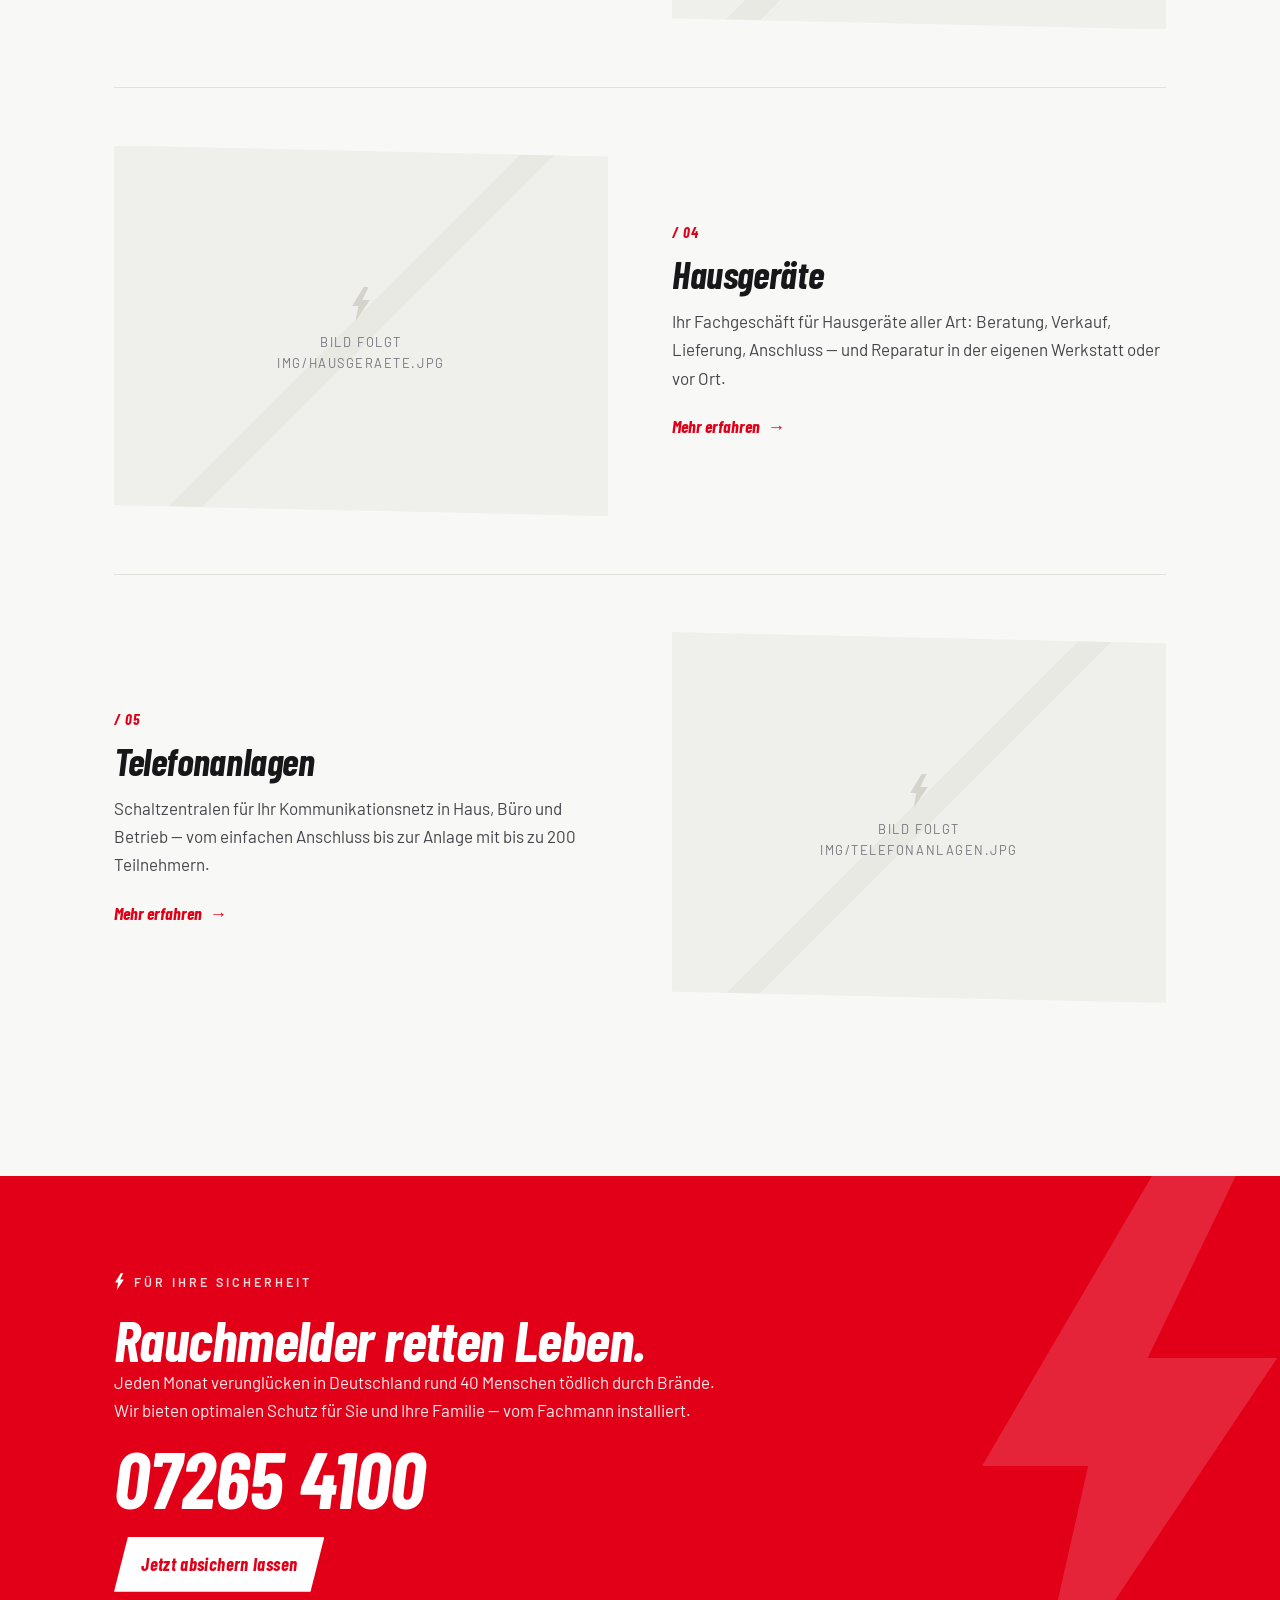
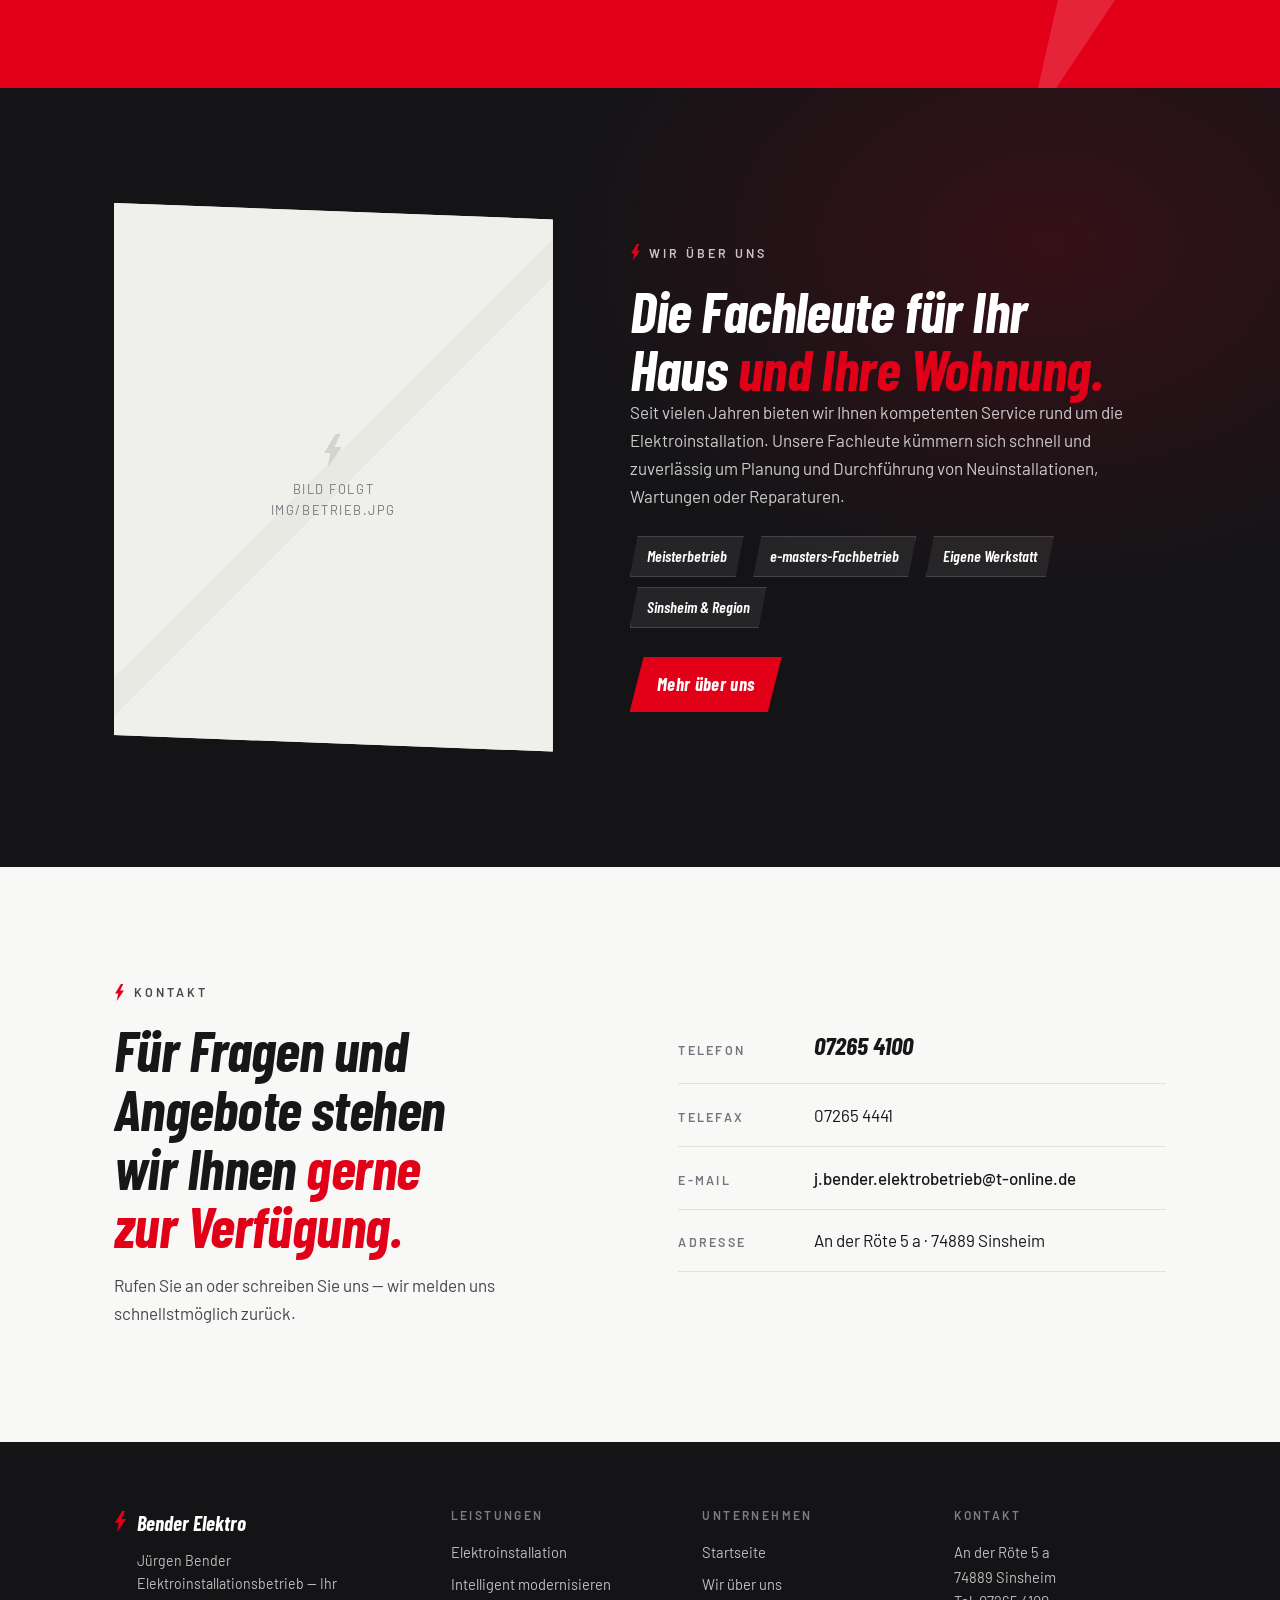
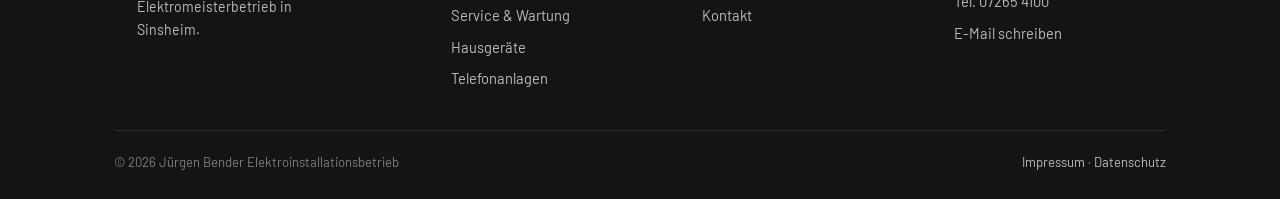
==== commit f7a4c0c2: "V2: Relaunch auf Original-DNA — Texte & Rot/Schwarz/Weiß von bender-elektro.de, Blitz-Leitmotiv, Meh" ====
--- a/index.html
+++ b/index.html
@@ -4,227 +4,263 @@
 <meta charset="UTF-8">
 <meta name="viewport" content="width=device-width, initial-scale=1.0">
 <title>Bender Elektro — Elektromeisterbetrieb in Sinsheim</title>
-<meta name="description" content="Jürgen Bender Elektroinstallationsbetrieb in Sinsheim: Elektroinstallation, Smart Home, Photovoltaik & E-Mobilität, Licht, Sicherheitstechnik und Service. Als Elektro-Profi garantieren wir beste Qualität.">
-<meta name="theme-color" content="#0b0d10">
-<link rel="preconnect" href="https://fonts.googleapis.com">
-<link rel="preconnect" href="https://fonts.gstatic.com" crossorigin>
-<link href="https://fonts.googleapis.com/css2?family=Space+Grotesk:wght@400;500;600;700&family=Instrument+Sans:wght@400;500;600&display=swap" rel="stylesheet">
-<link rel="stylesheet" href="styles.css">
+<meta name="description" content="Jürgen Bender Elektroinstallationsbetrieb, Sinsheim: Elektroinstallation, Hausgeräte, Service & Wartung, Telefonanlagen. Wir finden für Sie die richtige Lösung.">
+<meta name="robots" content="noindex, nofollow">
+<meta name="theme-color" content="#f8f8f6">
+<link rel="stylesheet" href="css/style.css">
 </head>
-<body>
-
-<!-- ============ NAV ============ -->
+<body id="top">
+
 <header class="nav" id="nav">
-  <a href="#top" class="brand"><b>BENDER</b><span>Elektro · Sinsheim</span></a>
-  <nav class="nav__links" id="navlinks">
-    <a href="#betrieb">Betrieb</a>
-    <a href="#leistungen">Leistungen</a>
-    <a href="#sicherheit">Sicherheit</a>
-    <a href="#marken">Qualität</a>
+  <a href="index.html" class="brand" aria-label="Bender Elektro — Startseite">
+    <svg class="bolt" viewBox="0 0 60 100" aria-hidden="true"><path d="M38 0 4 56h18L14 100 56 38H34L52 0Z"/></svg>
+    <span><span class="brand-name">Bender</span><span class="brand-sub">Elektroinstallation · Sinsheim</span></span>
+  </a>
+  <nav class="nav-links" id="navlinks">
+    <a href="index.html" aria-current="page">Startseite</a>
+    <a href="leistungen.html">Leistungen</a>
+    <a href="wir-ueber-uns.html">Wir über uns</a>
     <a href="kontakt.html">Kontakt</a>
-    <a href="tel:+4972654100" class="nav__cta">07265 · 4100</a>
+    <a href="tel:+4972654100" class="nav-tel">07265 4100</a>
   </nav>
-  <button class="nav__burger" id="burger" aria-label="Menü öffnen" aria-expanded="false"><span></span><span></span><span></span></button>
+  <button class="burger" id="burger" aria-label="Menü öffnen" aria-expanded="false"><span></span><span></span><span></span></button>
 </header>
 
-<!-- ============ HERO ============ -->
-<section class="hero" id="top">
-  <div class="hero__bg" aria-hidden="true">
-    <div class="hero__grid"></div>
-    <div class="hero__glow"></div>
-    <div class="hero__current"></div>
-  </div>
-  <div class="hero__inner">
-    <p class="hero__loc reveal">Elektromeisterbetrieb · <b>74889 Sinsheim</b> · Kraichgau</p>
-    <h1 class="hero__title reveal">Strom, der<br>sicher <em>ankommt.</em></h1>
-    <p class="hero__sub reveal">Von der Steckdose bis zum Smart Home, von Photovoltaik bis zur Wallbox: Elektrotechnik, sauber geplant und meisterhaft ausgeführt. Als Elektro-Profi garantieren wir Ihnen beste Qualität.</p>
-    <div class="hero__actions reveal">
-      <a href="tel:+4972654100" class="btn btn--el">Jetzt anrufen · 07265 4100</a>
-      <a href="#leistungen" class="btn btn--ghost">Leistungen ansehen</a>
-    </div>
-  </div>
-  <div class="hero__scroll">Scrollen</div>
-</section>
-
-<!-- ============ INTRO / VERSPRECHEN ============ -->
-<section class="section intro" id="betrieb">
-  <p class="eyebrow reveal">Der Betrieb</p>
-  <p class="intro__lead reveal">Ein Elektromeisterbetrieb, der zuhört, sauber plant und termingenau liefert.</p>
-  <div class="intro__body">
+<main>
+
+<!-- ===== Hero ===== -->
+<section class="hero">
+  <div class="wrap hero-grid">
     <div>
-      <p class="reveal">Bei Bender Elektro stehen Elektromeister Jürgen Bender und sein Team persönlich für ihre Arbeit ein. Ob Neubau, Modernisierung oder die schnelle Reparatur: Sie erreichen keinen Callcenter-Apparat, sondern den Betrieb, der die Anlage auch kennt und ausführt.</p>
-      <p class="reveal">Wir beraten ehrlich, verbauen bewährte Markentechnik und hinterlassen die Baustelle so, wie wir sie selbst vorfinden möchten. Daran messen uns unsere Kundinnen und Kunden im Kraichgau seit Jahren.</p>
-    </div>
-    <div class="promise">
-      <div class="promise__item reveal"><b>01</b><span>Fachkompetente, individuelle Beratung &amp; Durchführung</span></div>
-      <div class="promise__item reveal"><b>02</b><span>Zuverlässige Umsetzung</span></div>
-      <div class="promise__item reveal"><b>03</b><span>Faires Preis-Leistungs-Verhältnis</span></div>
-      <div class="promise__item reveal"><b>04</b><span>Termingenaue Ausführung</span></div>
-    </div>
-  </div>
-</section>
-
-<!-- ============ LEISTUNGEN ============ -->
-<section class="serv" id="leistungen">
-  <div class="section serv--inner">
-    <div class="serv__head">
-      <div>
-        <p class="eyebrow reveal">Leistungen</p>
-        <h2 class="reveal">Alles rund um Elektro<br>– aus einer Hand.</h2>
-      </div>
-      <p class="reveal">Von der klassischen Installation über intelligente Gebäudetechnik bis zur eigenen Energie. Wenn Sie Ihr Vorhaben hier nicht finden – fragen Sie einfach nach.</p>
-    </div>
-
-    <div class="serv__grid">
-      <article class="card reveal">
-        <div class="card__ic">
-          <svg viewBox="0 0 24 24" fill="none" stroke="currentColor" stroke-width="1.6" stroke-linecap="round" stroke-linejoin="round"><path d="M13 2 4 14h6l-1 8 9-12h-6l1-8Z"/></svg>
-        </div>
-        <span class="card__num">01</span>
+      <p class="kicker"><svg class="bolt" viewBox="0 0 60 100" aria-hidden="true"><path d="M38 0 4 56h18L14 100 56 38H34L52 0Z"/></svg>Elektromeisterbetrieb in Sinsheim</p>
+      <h1>Wir finden für Sie die <em>richtige Lösung.</em></h1>
+      <p class="hero-sub">Wir installieren, reparieren, konfigurieren und sanieren — kompetenter Service rund um Elektroinstallation, Hausgeräte und Kommunikation. Seit vielen Jahren für Sinsheim und die Region im Einsatz.</p>
+      <div class="hero-cta">
+        <a class="btn btn--rot" href="tel:+4972654100">07265 4100 anrufen</a>
+        <a class="btn btn--ghost" href="leistungen.html">Unsere Leistungen</a>
+      </div>
+      <p class="hero-note">Jürgen Bender, Elektromeister · An der Röte 5 a, 74889 Sinsheim</p>
+    </div>
+    <div class="hero-media">
+      <svg class="hero-bolt" viewBox="0 0 200 340" aria-hidden="true">
+        <path d="M129 4 20 190h59L46 336 184 130h-72L173 4Z"/>
+        <path class="fillpath" d="M129 4 20 190h59L46 336 184 130h-72L173 4Z"/>
+      </svg>
+      <figure class="frame" data-slot="hero">
+        <img src="img/hero.jpg" alt="Elektromeister bei der Arbeit am Verteilerschrank">
+        <figcaption class="ph"><svg viewBox="0 0 60 100" aria-hidden="true"><path d="M38 0 4 56h18L14 100 56 38H34L52 0Z"/></svg>Bild folgt<br>img/hero.jpg</figcaption>
+      </figure>
+    </div>
+  </div>
+</section>
+
+<!-- ===== Leistungsversprechen ===== -->
+<section class="sec versprechen">
+  <div class="wrap">
+    <div class="sec-head reveal">
+      <p class="kicker"><svg class="bolt" viewBox="0 0 60 100" aria-hidden="true"><path d="M38 0 4 56h18L14 100 56 38H34L52 0Z"/></svg>Unser Leistungsversprechen</p>
+      <h2>Als Elektro-Profi garantieren wir Ihnen <em>beste Qualität.</em></h2>
+    </div>
+    <div class="vgrid">
+      <div class="vitem reveal">
+        <svg class="bolt" viewBox="0 0 60 100" aria-hidden="true"><path d="M38 0 4 56h18L14 100 56 38H34L52 0Z"/></svg>
+        <div><h3>Fachkompetente Beratung</h3><p>Individuelle Beratung und Durchführung — abgestimmt auf Ihre räumlichen und technischen Gegebenheiten.</p></div>
+      </div>
+      <div class="vitem reveal" data-delay="1">
+        <svg class="bolt" viewBox="0 0 60 100" aria-hidden="true"><path d="M38 0 4 56h18L14 100 56 38H34L52 0Z"/></svg>
+        <div><h3>Zuverlässige Umsetzung</h3><p>Die geplanten Arbeiten werden so umgesetzt, wie besprochen — schnell und sauber.</p></div>
+      </div>
+      <div class="vitem reveal">
+        <svg class="bolt" viewBox="0 0 60 100" aria-hidden="true"><path d="M38 0 4 56h18L14 100 56 38H34L52 0Z"/></svg>
+        <div><h3>Faires Preis-Leistungs-Verhältnis</h3><p>Ehrliche Angebote ohne Überraschungen — Qualität zum fairen Preis.</p></div>
+      </div>
+      <div class="vitem reveal" data-delay="1">
+        <svg class="bolt" viewBox="0 0 60 100" aria-hidden="true"><path d="M38 0 4 56h18L14 100 56 38H34L52 0Z"/></svg>
+        <div><h3>Termingenaue Ausführung</h3><p>Zugesagte Termine halten wir ein — darauf können Sie sich verlassen.</p></div>
+      </div>
+    </div>
+  </div>
+</section>
+
+<!-- ===== Leistungen ===== -->
+<section class="sec" id="leistungen">
+  <div class="wrap">
+    <div class="sec-head reveal">
+      <p class="kicker"><svg class="bolt" viewBox="0 0 60 100" aria-hidden="true"><path d="M38 0 4 56h18L14 100 56 38H34L52 0Z"/></svg>Unsere Leistungen</p>
+      <h2>Ein breites Spektrum rund um <em>Strom &amp; Technik.</em></h2>
+      <p class="lead">Wir installieren neue Komponenten und reparieren Ihre bestehenden. Komplexe Vernetzungen werden von uns schnell und praktisch konfiguriert — und wir beraten Sie zum Energiesparen und zu erneuerbaren Energien.</p>
+    </div>
+
+    <div class="band reveal">
+      <div>
+        <span class="band-nr">/ 01</span>
         <h3>Elektroinstallation</h3>
-        <p>Verteiler, Leitungen, Steckdosen und Prüfung – für Neubau, Umbau und Sanierung. Normgerecht ausgeführt und sauber dokumentiert.</p>
-      </article>
-
-      <article class="card reveal">
-        <div class="card__ic">
-          <svg viewBox="0 0 24 24" fill="none" stroke="currentColor" stroke-width="1.6" stroke-linecap="round" stroke-linejoin="round"><path d="M3 11 12 4l9 7"/><path d="M5 10v9h14v-9"/><path d="M9.5 15.5a3.5 3.5 0 0 1 5 0"/><path d="M12 18h.01"/></svg>
-        </div>
-        <span class="card__num">02</span>
-        <h3>Smart Home &amp; Modernisieren</h3>
-        <p>Hausautomation, Beschattung und komfortable Steuerung – intelligent nachgerüstet, auch altersgerecht für Generation 50+.</p>
-      </article>
-
-      <article class="card reveal">
-        <div class="card__ic">
-          <svg viewBox="0 0 24 24" fill="none" stroke="currentColor" stroke-width="1.6" stroke-linecap="round" stroke-linejoin="round"><circle cx="12" cy="12" r="4"/><path d="M12 2v3M12 19v3M2 12h3M19 12h3M4.9 4.9l2.1 2.1M17 17l2.1 2.1M19.1 4.9 17 7M7 17l-2.1 2.1"/></svg>
-        </div>
-        <span class="card__num">03</span>
-        <h3>Energie &amp; E-Mobilität</h3>
-        <p>Photovoltaik, Speicher, Wärmepumpe und Wallbox – eigener Strom vom Dach, effizient geplant und angeschlossen.</p>
-      </article>
-
-      <article class="card reveal">
-        <div class="card__ic">
-          <svg viewBox="0 0 24 24" fill="none" stroke="currentColor" stroke-width="1.6" stroke-linecap="round" stroke-linejoin="round"><path d="M9 18h6"/><path d="M10 21h4"/><path d="M12 3a6 6 0 0 0-4 10.5c.6.6 1 1.4 1 2.5h6c0-1.1.4-1.9 1-2.5A6 6 0 0 0 12 3Z"/></svg>
-        </div>
-        <span class="card__num">04</span>
-        <h3>Licht &amp; Beleuchtung</h3>
-        <p>Lichtplanung mit LED, Spots und indirektem Licht – innen wie außen, für Atmosphäre und Effizienz zugleich.</p>
-      </article>
-
-      <article class="card reveal">
-        <div class="card__ic">
-          <svg viewBox="0 0 24 24" fill="none" stroke="currentColor" stroke-width="1.6" stroke-linecap="round" stroke-linejoin="round"><path d="M12 3 5 6v5c0 4.4 3 7.6 7 9 4-1.4 7-4.6 7-9V6l-7-3Z"/><path d="m9.5 12 2 2 3.5-3.5"/></svg>
-        </div>
-        <span class="card__num">05</span>
-        <h3>Sicherheitstechnik</h3>
-        <p>Rauchmelder, Einbruchschutz, Türsprechanlagen und Überspannungsschutz – für ein sicheres Zuhause.</p>
-      </article>
-
-      <article class="card reveal">
-        <div class="card__ic">
-          <svg viewBox="0 0 24 24" fill="none" stroke="currentColor" stroke-width="1.6" stroke-linecap="round" stroke-linejoin="round"><path d="M14.5 5.5a3.5 3.5 0 0 1-4.6 4.6l-5.2 5.2a2 2 0 1 0 2.8 2.8l5.2-5.2a3.5 3.5 0 0 0 4.6-4.6l-2.1 2.1-2.1-.7-.7-2.1 2.1-2.1Z"/></svg>
-        </div>
-        <span class="card__num">06</span>
+        <p>Sicher, intelligent und zukunftssicher — mehr als nur Strom aus der Steckdose. Von der Beleuchtung über Sicherheit &amp; Schutz bis zu Strom im Freien.</p>
+        <a class="mehr" href="elektroinstallation.html">Mehr erfahren</a>
+      </div>
+      <div class="band-media">
+        <figure class="frame" data-slot="elektroinstallation">
+          <img src="img/elektroinstallation.jpg" alt="Moderne Elektroinstallation — sauber verdrahteter Verteilerschrank" loading="lazy">
+          <figcaption class="ph"><svg viewBox="0 0 60 100" aria-hidden="true"><path d="M38 0 4 56h18L14 100 56 38H34L52 0Z"/></svg>Bild folgt<br>img/elektroinstallation.jpg</figcaption>
+        </figure>
+      </div>
+    </div>
+
+    <div class="band reveal">
+      <div>
+        <span class="band-nr">/ 02</span>
+        <h3>Intelligent modernisieren</h3>
+        <p>Deutschland befindet sich in einer Modernisierungswelle. Eine Erneuerung der Elektroinstallation nach heutigen Standards steigert Wohnqualität und Immobilienwert — und spart Energie.</p>
+        <a class="mehr" href="intelligent-modernisieren.html">Mehr erfahren</a>
+      </div>
+      <div class="band-media">
+        <figure class="frame" data-slot="modernisieren">
+          <img src="img/modernisieren.jpg" alt="Smart-Home-Steuerung an heller Wand" loading="lazy">
+          <figcaption class="ph"><svg viewBox="0 0 60 100" aria-hidden="true"><path d="M38 0 4 56h18L14 100 56 38H34L52 0Z"/></svg>Bild folgt<br>img/modernisieren.jpg</figcaption>
+        </figure>
+      </div>
+    </div>
+
+    <div class="band reveal">
+      <div>
+        <span class="band-nr">/ 03</span>
         <h3>Service &amp; Wartung</h3>
-        <p>Prüfung, Wartung und schnelle Reparatur Ihrer Anlagen und Hausgeräte – zuverlässig vor Ort, damit alles läuft.</p>
-      </article>
-    </div>
-  </div>
-</section>
-
-<!-- ============ SICHERHEIT / STATEMENT ============ -->
-<section class="statement" id="sicherheit">
-  <div class="statement__inner">
-    <p class="eyebrow reveal">Sicherheit</p>
-    <h2 class="reveal">Rauchmelder <em>retten Leben.</em></h2>
-    <p class="reveal">Ein paar Sekunden früher gewarnt kann alles bedeuten. Wir statten Ihr Zuhause fachgerecht mit Rauchmeldern, Einbruch- und Überspannungsschutz aus – geprüft, normgerecht und gewartet. Damit Technik im Ernstfall genau das tut, wofür sie gebaut ist.</p>
-    <a href="tel:+4972654100" class="btn btn--el reveal">Beratung anfragen</a>
-  </div>
-</section>
-
-<!-- ============ MARKEN-BAND ============ -->
-<section class="marken" id="marken">
-  <p class="eyebrow reveal">Markenqualität &amp; Partner</p>
-  <div class="marken__row reveal">
-    <span>ABB</span>
-    <span>Gira</span>
-    <span>Busch-Jaeger</span>
-    <span>Berker</span>
-    <span>Merten</span>
-    <span>Schneider Electric</span>
-    <span>Stiebel Eltron</span>
-  </div>
-</section>
-
-<!-- ============ WARUM / WERTE ============ -->
-<section class="section why" id="warum">
-  <div class="why__grid">
-    <div class="why__panel reveal" aria-hidden="true">
-      <div class="why__panel-grid"></div>
-      <div class="why__panel-glow"></div>
-      <div class="why__panel-mark"><span>230</span><small>V · sauber verlegt</small></div>
-    </div>
-    <div>
-      <p class="eyebrow reveal">Warum Bender</p>
-      <h2 class="reveal">Meisterhand statt <em>Baukasten.</em></h2>
-      <div class="why__list">
-        <div class="why__item reveal"><b>01</b><div><h3>Elektromeisterbetrieb</h3><p>Jede Anlage wird geplant und geprüft, nicht improvisiert. Sie bekommen Technik, die über Jahre zuverlässig läuft.</p></div></div>
-        <div class="why__item reveal"><b>02</b><div><h3>Ein Ansprechpartner</h3><p>Vom ersten Anruf bis zur Abnahme reden Sie mit dem Betrieb – kein Weiterreichen, keine Warteschleife.</p></div></div>
-        <div class="why__item reveal"><b>03</b><div><h3>Markenkomponenten</h3><p>Wir verbauen bewährte Markenqualität – für Sicherheit, Garantie und den Werterhalt Ihrer Immobilie.</p></div></div>
-        <div class="why__item reveal"><b>04</b><div><h3>Aus der Region, für die Region</h3><p>Kurze Wege im Kraichgau bedeuten schnelle Termine und persönliche Betreuung vor Ort.</p></div></div>
-      </div>
-    </div>
-  </div>
-</section>
-
-<!-- ============ CTA ============ -->
-<section class="cta" id="kontakt">
-  <div class="cta__inner">
-    <p class="eyebrow reveal">Kontakt</p>
-    <h2 class="reveal">Lassen Sie uns über Ihr <em>Projekt</em> sprechen.</h2>
-    <p class="reveal">Ob neue Installation, Photovoltaik, Smart Home oder eine Reparatur, die nicht warten kann – rufen Sie an oder schreiben Sie uns. Wir melden uns verlässlich zurück.</p>
-    <div class="cta__phone reveal"><a href="tel:+4972654100">07265 · 4100</a></div>
-    <div class="cta__actions reveal">
-      <a href="tel:+4972654100" class="btn btn--el">Jetzt anrufen</a>
-      <a href="mailto:j.bender.elektrobetrieb@t-online.de" class="btn btn--ghost">E-Mail schreiben</a>
-    </div>
-  </div>
-</section>
-
-<!-- ============ FOOTER ============ -->
+        <p>Unsere Arbeit ist nach der Installation nicht beendet: Kundendienst für Klimaanlagen, Elektroheizungen, Alarmanlagen, Netzwerke, Rollläden und vieles mehr.</p>
+        <a class="mehr" href="service-wartung.html">Mehr erfahren</a>
+      </div>
+      <div class="band-media">
+        <figure class="frame" data-slot="service">
+          <img src="img/service.jpg" alt="Elektriker beim Kundendienst" loading="lazy">
+          <figcaption class="ph"><svg viewBox="0 0 60 100" aria-hidden="true"><path d="M38 0 4 56h18L14 100 56 38H34L52 0Z"/></svg>Bild folgt<br>img/service.jpg</figcaption>
+        </figure>
+      </div>
+    </div>
+
+    <div class="band reveal">
+      <div>
+        <span class="band-nr">/ 04</span>
+        <h3>Hausgeräte</h3>
+        <p>Ihr Fachgeschäft für Hausgeräte aller Art: Beratung, Verkauf, Lieferung, Anschluss — und Reparatur in der eigenen Werkstatt oder vor Ort.</p>
+        <a class="mehr" href="hausgeraete.html">Mehr erfahren</a>
+      </div>
+      <div class="band-media">
+        <figure class="frame" data-slot="hausgeraete">
+          <img src="img/hausgeraete.jpg" alt="Moderne Einbauküche mit Hausgeräten" loading="lazy">
+          <figcaption class="ph"><svg viewBox="0 0 60 100" aria-hidden="true"><path d="M38 0 4 56h18L14 100 56 38H34L52 0Z"/></svg>Bild folgt<br>img/hausgeraete.jpg</figcaption>
+        </figure>
+      </div>
+    </div>
+
+    <div class="band reveal">
+      <div>
+        <span class="band-nr">/ 05</span>
+        <h3>Telefonanlagen</h3>
+        <p>Schaltzentralen für Ihr Kommunikationsnetz in Haus, Büro und Betrieb — vom einfachen Anschluss bis zur Anlage mit bis zu 200 Teilnehmern.</p>
+        <a class="mehr" href="telefonanlagen.html">Mehr erfahren</a>
+      </div>
+      <div class="band-media">
+        <figure class="frame" data-slot="telefonanlagen">
+          <img src="img/telefonanlagen.jpg" alt="Moderne Telefonanlage im Büro" loading="lazy">
+          <figcaption class="ph"><svg viewBox="0 0 60 100" aria-hidden="true"><path d="M38 0 4 56h18L14 100 56 38H34L52 0Z"/></svg>Bild folgt<br>img/telefonanlagen.jpg</figcaption>
+        </figure>
+      </div>
+    </div>
+  </div>
+</section>
+
+<!-- ===== Sicherheits-Band ===== -->
+<section class="rotband">
+  <svg class="rotband-bolt" viewBox="0 0 200 340" aria-hidden="true"><path d="M129 4 20 190h59L46 336 184 130h-72L173 4Z"/></svg>
+  <div class="wrap">
+    <p class="kicker on-rot"><svg class="bolt weiss" viewBox="0 0 60 100" aria-hidden="true"><path d="M38 0 4 56h18L14 100 56 38H34L52 0Z"/></svg>Für Ihre Sicherheit</p>
+    <h2 class="reveal">Rauchmelder retten Leben.</h2>
+    <p class="reveal">Jeden Monat verunglücken in Deutschland rund 40 Menschen tödlich durch Brände. Wir bieten optimalen Schutz für Sie und Ihre Familie — vom Fachmann installiert.</p>
+    <a class="big-tel" href="tel:+4972654100">07265 4100</a>
+    <div class="reveal"><a class="btn btn--weiss" href="kontakt.html">Jetzt absichern lassen</a></div>
+  </div>
+</section>
+
+<!-- ===== Betrieb ===== -->
+<section class="sec darksec">
+  <div class="wrap about-grid">
+    <figure class="frame reveal" data-slot="betrieb">
+      <img src="img/betrieb.jpg" alt="Der Betrieb von Jürgen Bender in Sinsheim" loading="lazy">
+      <figcaption class="ph"><svg viewBox="0 0 60 100" aria-hidden="true"><path d="M38 0 4 56h18L14 100 56 38H34L52 0Z"/></svg>Bild folgt<br>img/betrieb.jpg</figcaption>
+    </figure>
+    <div class="reveal" data-delay="1">
+      <p class="kicker on-dark"><svg class="bolt" viewBox="0 0 60 100" aria-hidden="true"><path d="M38 0 4 56h18L14 100 56 38H34L52 0Z"/></svg>Wir über uns</p>
+      <h2>Die Fachleute für Ihr Haus <em>und Ihre Wohnung.</em></h2>
+      <p>Seit vielen Jahren bieten wir Ihnen kompetenten Service rund um die Elektroinstallation. Unsere Fachleute kümmern sich schnell und zuverlässig um Planung und Durchführung von Neuinstallationen, Wartungen oder Reparaturen.</p>
+      <div class="about-facts">
+        <span class="fact">Meisterbetrieb</span>
+        <span class="fact">e-masters-Fachbetrieb</span>
+        <span class="fact">Eigene Werkstatt</span>
+        <span class="fact">Sinsheim &amp; Region</span>
+      </div>
+      <p style="margin-top:1.8rem"><a class="btn btn--rot" href="wir-ueber-uns.html">Mehr über uns</a></p>
+    </div>
+  </div>
+</section>
+
+<!-- ===== Kontakt ===== -->
+<section class="sec" id="kontakt">
+  <div class="wrap kontakt-grid">
+    <div class="reveal">
+      <p class="kicker"><svg class="bolt" viewBox="0 0 60 100" aria-hidden="true"><path d="M38 0 4 56h18L14 100 56 38H34L52 0Z"/></svg>Kontakt</p>
+      <h2>Für Fragen und Angebote stehen wir Ihnen <em>gerne zur Verfügung.</em></h2>
+      <p style="margin-top:1rem;color:var(--ink-soft)">Rufen Sie an oder schreiben Sie uns — wir melden uns schnellstmöglich zurück.</p>
+    </div>
+    <div class="reveal" data-delay="1">
+      <ul class="k-liste">
+        <li><span class="lbl">Telefon</span><a class="gross" href="tel:+4972654100">07265 4100</a></li>
+        <li><span class="lbl">Telefax</span><span>07265 4441</span></li>
+        <li><span class="lbl">E-Mail</span><a href="mailto:j.bender.elektrobetrieb@t-online.de">j.bender.elektrobetrieb@t-online.de</a></li>
+        <li><span class="lbl">Adresse</span><span>An der Röte 5 a · 74889 Sinsheim</span></li>
+      </ul>
+    </div>
+  </div>
+</section>
+
+</main>
+
 <footer class="footer">
-  <div class="footer__grid">
-    <div class="footer__brand">
-      <b>BENDER</b> Elektro
-      <p>Jürgen Bender Elektroinstallationsbetrieb. Elektromeisterbetrieb für Installation, Smart Home, Energie und Service – in Sinsheim &amp; im Kraichgau.</p>
-    </div>
-    <div>
-      <h4>Kontakt</h4>
-      <address>
-        Jürgen Bender Elektroinstallationsbetrieb<br>
-        An der Röte 5 a<br>
-        74889 Sinsheim<br><br>
-        Tel. <a href="tel:+4972654100">07265 4100</a><br>
-        Fax 07265 4441<br>
-        <a href="mailto:j.bender.elektrobetrieb@t-online.de">j.bender.elektrobetrieb@t-online.de</a>
-      </address>
-    </div>
-    <div>
-      <h4>Übersicht</h4>
-      <nav class="footer__nav">
-        <a href="#leistungen">Leistungen</a>
-        <a href="#sicherheit">Sicherheit</a>
-        <a href="#warum">Der Betrieb</a>
-        <a href="kontakt.html">Kontakt &amp; Anfahrt</a>
-        <a href="impressum.html">Impressum</a>
-        <a href="datenschutz.html">Datenschutz</a>
-      </nav>
-    </div>
-  </div>
-  <div class="footer__bar">
-    <span>© <span id="year"></span> Jürgen Bender Elektroinstallationsbetrieb</span>
-    <span>Sinsheim · Kraichgau</span>
+  <div class="wrap">
+    <div class="footer-grid">
+      <div class="footer-brand">
+        <svg class="bolt" viewBox="0 0 60 100" aria-hidden="true"><path d="M38 0 4 56h18L14 100 56 38H34L52 0Z"/></svg>
+        <div><b>Bender Elektro</b><p>Jürgen Bender Elektroinstallationsbetrieb — Ihr Elektromeisterbetrieb in Sinsheim.</p></div>
+      </div>
+      <div>
+        <h4>Leistungen</h4>
+        <nav>
+          <a href="elektroinstallation.html">Elektroinstallation</a>
+          <a href="intelligent-modernisieren.html">Intelligent modernisieren</a>
+          <a href="service-wartung.html">Service &amp; Wartung</a>
+          <a href="hausgeraete.html">Hausgeräte</a>
+          <a href="telefonanlagen.html">Telefonanlagen</a>
+        </nav>
+      </div>
+      <div>
+        <h4>Unternehmen</h4>
+        <nav>
+          <a href="index.html">Startseite</a>
+          <a href="wir-ueber-uns.html">Wir über uns</a>
+          <a href="kontakt.html">Kontakt</a>
+        </nav>
+      </div>
+      <div>
+        <h4>Kontakt</h4>
+        <address>
+          An der Röte 5 a<br>74889 Sinsheim<br>
+          <a href="tel:+4972654100">Tel. 07265 4100</a>
+          <a href="mailto:j.bender.elektrobetrieb@t-online.de">E-Mail schreiben</a>
+        </address>
+      </div>
+    </div>
+    <div class="footer-bar">
+      <span>© <span id="year"></span> Jürgen Bender Elektroinstallationsbetrieb</span>
+      <span><a href="impressum.html">Impressum</a> · <a href="datenschutz.html">Datenschutz</a></span>
+    </div>
   </div>
 </footer>
 
--- a/css/style.css
+++ b/css/style.css
@@ -0,0 +1,366 @@
+/* ============================================================
+   Bender Elektro · Sinsheim — V2 „Der rote Blitz"
+   Farbwelt aus dem Original-Logo: Signal-Rot / Fast-Schwarz / Weiß
+   Typo: Barlow Condensed Italic (Logo-Echo) + Barlow
+   ============================================================ */
+
+@font-face{font-family:'Barlow Condensed';font-style:normal;font-weight:500;font-display:swap;src:url('../fonts/barlow-condensed-latin-500-normal.woff2') format('woff2')}
+@font-face{font-family:'Barlow Condensed';font-style:italic;font-weight:600;font-display:swap;src:url('../fonts/barlow-condensed-latin-600-italic.woff2') format('woff2')}
+@font-face{font-family:'Barlow Condensed';font-style:italic;font-weight:700;font-display:swap;src:url('../fonts/barlow-condensed-latin-700-italic.woff2') format('woff2')}
+@font-face{font-family:'Barlow';font-style:normal;font-weight:400;font-display:swap;src:url('../fonts/barlow-latin-400-normal.woff2') format('woff2')}
+@font-face{font-family:'Barlow';font-style:normal;font-weight:500;font-display:swap;src:url('../fonts/barlow-latin-500-normal.woff2') format('woff2')}
+@font-face{font-family:'Barlow';font-style:normal;font-weight:600;font-display:swap;src:url('../fonts/barlow-latin-600-normal.woff2') format('woff2')}
+
+:root{
+  --paper:#f8f8f6;
+  --white:#ffffff;
+  --paper-2:#efefeb;
+  --ink:#17171a;
+  --ink-soft:#45464b;
+  --muted:#75767d;
+  --line:#e2e2dd;
+  --rot:#e20018;
+  --rot-dunkel:#b30013;
+  --dark:#141417;
+  --dark-2:#1c1c20;
+  --font:'Barlow',system-ui,Arial,sans-serif;
+  --display:'Barlow Condensed','Barlow',sans-serif;
+  --maxw:1180px;
+  --pad:clamp(1.25rem,5vw,4rem);
+  /* Der Blitz-Winkel — eine Schräge für alles */
+  --cut:14px;
+}
+
+*{margin:0;padding:0;box-sizing:border-box}
+html{scroll-behavior:smooth}
+@media (prefers-reduced-motion:reduce){html{scroll-behavior:auto}}
+body{
+  font-family:var(--font);
+  background:var(--paper);
+  color:var(--ink);
+  line-height:1.65;
+  font-size:1.0625rem;
+  overflow-x:hidden;
+  -webkit-font-smoothing:antialiased;
+}
+::selection{background:var(--rot);color:#fff}
+img{max-width:100%;display:block}
+a{color:inherit}
+:focus-visible{outline:2px solid var(--rot);outline-offset:3px}
+
+.wrap{max-width:var(--maxw);margin:0 auto;padding-left:var(--pad);padding-right:var(--pad)}
+
+/* ---------- Typo ---------- */
+h1,h2,h3{font-family:var(--display);font-style:italic;font-weight:700;line-height:1.02;letter-spacing:-.01em;text-wrap:balance}
+h1{font-size:clamp(2.9rem,8vw,6.2rem)}
+h2{font-size:clamp(2.1rem,4.8vw,3.6rem)}
+h3{font-size:clamp(1.35rem,2.4vw,1.75rem);line-height:1.12}
+h1 em,h2 em{font-style:italic;color:var(--rot)}
+p{max-width:62ch}
+
+.kicker{
+  display:flex;align-items:center;gap:.55rem;
+  font-family:var(--font);font-weight:600;font-size:.78rem;
+  letter-spacing:.24em;text-transform:uppercase;color:var(--ink-soft);
+  margin-bottom:1.1rem;
+}
+.kicker .bolt{width:11px;height:17px;flex:none}
+.kicker.on-dark{color:rgba(255,255,255,.75)}
+.kicker.on-rot{color:rgba(255,255,255,.85)}
+
+.bolt{display:inline-block;fill:var(--rot)}
+.bolt.weiss{fill:#fff}
+
+/* ---------- Buttons ---------- */
+.btn{
+  position:relative;display:inline-flex;align-items:center;gap:.6rem;
+  font-family:var(--display);font-style:italic;font-weight:700;
+  font-size:1.15rem;letter-spacing:.02em;text-decoration:none;
+  padding:.78rem 1.7rem;border:none;cursor:pointer;
+  clip-path:polygon(var(--cut) 0,100% 0,calc(100% - var(--cut)) 100%,0 100%);
+  transition:transform .25s ease,background .25s ease,color .25s ease;
+}
+.btn:hover{transform:translateX(3px)}
+.btn--rot{background:var(--rot);color:#fff}
+.btn--rot:hover{background:var(--rot-dunkel)}
+.btn--ink{background:var(--ink);color:#fff}
+.btn--ink:hover{background:#000}
+.btn--ghost{background:transparent;color:var(--ink);box-shadow:inset 0 0 0 1.5px var(--ink)}
+.btn--ghost:hover{background:var(--ink);color:#fff}
+.btn--weiss{background:#fff;color:var(--rot)}
+.btn--weiss:hover{background:var(--paper-2)}
+
+/* ---------- Nav ---------- */
+.nav{
+  position:fixed;top:0;left:0;right:0;z-index:60;
+  display:flex;align-items:center;justify-content:space-between;
+  padding:.8rem var(--pad);
+  background:rgba(248,248,246,.6);
+  backdrop-filter:blur(0px);
+  transition:background .3s ease,box-shadow .3s ease,backdrop-filter .3s ease;
+}
+.nav.scrolled{background:rgba(248,248,246,.92);backdrop-filter:blur(14px);box-shadow:0 1px 0 var(--line)}
+.brand{display:flex;align-items:center;gap:.55rem;text-decoration:none}
+.brand svg{width:15px;height:24px}
+.brand-name{font-family:var(--display);font-style:italic;font-weight:700;font-size:1.45rem;line-height:1}
+.brand-sub{font-size:.68rem;font-weight:600;letter-spacing:.18em;text-transform:uppercase;color:var(--muted);display:block;font-family:var(--font);font-style:normal}
+.nav-links{display:flex;align-items:center;gap:1.7rem}
+.nav-links a{font-weight:500;font-size:.95rem;text-decoration:none;color:var(--ink-soft);transition:color .2s}
+.nav-links a:hover,.nav-links a[aria-current]{color:var(--rot)}
+.nav-tel{
+  font-family:var(--display);font-style:italic;font-weight:700;font-size:1.05rem;
+  color:#fff !important;background:var(--rot);padding:.42rem 1.1rem;
+  clip-path:polygon(10px 0,100% 0,calc(100% - 10px) 100%,0 100%);
+}
+.nav-tel:hover{background:var(--rot-dunkel)}
+.burger{display:none;background:none;border:none;cursor:pointer;padding:.4rem;z-index:70}
+.burger span{display:block;width:26px;height:2.5px;background:var(--ink);margin:5.5px 0;transition:transform .3s,opacity .3s}
+.burger[aria-expanded="true"] span:nth-child(1){transform:translateY(8px) rotate(45deg)}
+.burger[aria-expanded="true"] span:nth-child(2){opacity:0}
+.burger[aria-expanded="true"] span:nth-child(3){transform:translateY(-8px) rotate(-45deg)}
+
+@media (max-width:860px){
+  .burger{display:block}
+  .nav-links{
+    position:fixed;inset:0;flex-direction:column;justify-content:center;gap:2rem;
+    background:var(--paper);transform:translateX(100%);transition:transform .35s ease;
+  }
+  .nav-links.open{transform:translateX(0)}
+  .nav-links a{font-family:var(--display);font-style:italic;font-weight:700;font-size:1.9rem;color:var(--ink)}
+  .nav-tel{font-size:1.5rem}
+}
+
+/* ---------- Hero (Start) ---------- */
+.hero{
+  position:relative;min-height:92svh;display:flex;align-items:center;
+  padding:clamp(7rem,14vh,10rem) 0 clamp(3rem,7vh,5rem);
+}
+.hero-grid{display:grid;grid-template-columns:1.15fr .85fr;gap:clamp(2rem,5vw,4.5rem);align-items:center}
+.hero h1{margin:.4rem 0 1.4rem}
+.hero-sub{font-size:clamp(1.05rem,1.6vw,1.25rem);color:var(--ink-soft);max-width:34rem;margin-bottom:2.2rem}
+.hero-cta{display:flex;gap:1rem;flex-wrap:wrap;align-items:center}
+.hero-note{font-size:.85rem;color:var(--muted);margin-top:1.4rem}
+
+.hero-media{position:relative}
+.hero-media .frame{
+  aspect-ratio:4/5;
+  clip-path:polygon(0 0,100% 4%,100% 100%,0 96%);
+}
+/* Der große Blitz — zeichnet sich beim Laden */
+.hero-bolt{
+  position:absolute;z-index:-1;
+  top:6%;right:-4%;width:min(34vw,430px);height:auto;
+  opacity:.9;pointer-events:none;
+}
+.hero-bolt path{
+  fill:none;stroke:var(--rot);stroke-width:2.5;
+  stroke-dasharray:1200;stroke-dashoffset:1200;
+}
+.js .hero-bolt path{animation:draw 1.6s .3s ease forwards}
+@keyframes draw{to{stroke-dashoffset:0}}
+.hero-bolt .fillpath{stroke:none;fill:var(--rot);opacity:0}
+.js .hero-bolt .fillpath{animation:boltfill .5s 1.7s ease forwards}
+@keyframes boltfill{to{opacity:.06}}
+
+@media (max-width:860px){
+  .hero{min-height:auto}
+  .hero-grid{grid-template-columns:1fr}
+  .hero-media{max-width:420px}
+  .hero-bolt{right:2%;top:-2%;width:44vw}
+}
+
+/* ---------- Bild-Slots ---------- */
+.frame{position:relative;background:var(--paper-2);overflow:hidden}
+.frame img{width:100%;height:100%;object-fit:cover;transition:transform .8s cubic-bezier(.2,.6,.2,1)}
+.frame:hover img{transform:scale(1.045)}
+.frame.empty img{display:none}
+.frame .ph{
+  position:absolute;inset:0;display:none;align-items:center;justify-content:center;flex-direction:column;gap:.7rem;
+  color:var(--muted);font-size:.8rem;letter-spacing:.12em;text-transform:uppercase;text-align:center;padding:1rem;
+  background:
+    linear-gradient(135deg,var(--paper-2) 0 48%,#e9e9e4 48% 52%,var(--paper-2) 52% 100%);
+}
+.frame.empty .ph{display:flex}
+.frame .ph svg{width:22px;height:34px;fill:#d4d4cd}
+
+/* ---------- Sektionen ---------- */
+.sec{padding:clamp(4rem,9vw,7.5rem) 0}
+.sec-head{margin-bottom:clamp(2.2rem,5vw,3.8rem)}
+.sec-head p.lead{font-size:clamp(1.05rem,1.5vw,1.2rem);color:var(--ink-soft);margin-top:1.1rem}
+
+/* Leistungsversprechen — Zeilen mit Blitz-Markern */
+.versprechen{background:var(--white);border-top:1px solid var(--line);border-bottom:1px solid var(--line)}
+.vgrid{display:grid;grid-template-columns:repeat(2,1fr);gap:clamp(1.5rem,3.5vw,3rem) clamp(2rem,5vw,4.5rem)}
+.vitem{display:flex;gap:1.1rem;align-items:flex-start}
+.vitem .bolt{width:14px;height:22px;flex:none;margin-top:.35rem}
+.vitem h3{margin-bottom:.35rem}
+.vitem p{color:var(--ink-soft);font-size:1rem}
+@media (max-width:720px){.vgrid{grid-template-columns:1fr}}
+
+/* Leistungs-Bänder (Start) */
+.band{display:grid;grid-template-columns:1fr 1fr;gap:clamp(2rem,5vw,4.5rem);align-items:center;padding:clamp(2.4rem,5vw,3.6rem) 0}
+.band + .band{border-top:1px solid var(--line)}
+.band:nth-child(odd) .band-media{order:-1}
+.band-media .frame{aspect-ratio:4/3;clip-path:polygon(0 0,100% 3%,100% 100%,0 97%)}
+.band-nr{
+  font-family:var(--display);font-style:italic;font-weight:700;
+  font-size:.95rem;color:var(--rot);letter-spacing:.06em;display:block;margin-bottom:.5rem;
+}
+.band h3{font-size:clamp(1.7rem,3.2vw,2.4rem);margin-bottom:.7rem}
+.band p{color:var(--ink-soft);margin-bottom:1.3rem}
+.mehr{
+  display:inline-flex;align-items:center;gap:.45rem;
+  font-family:var(--display);font-style:italic;font-weight:700;font-size:1.1rem;
+  color:var(--rot);text-decoration:none;
+}
+.mehr::after{content:'→';transition:transform .25s}
+.mehr:hover::after{transform:translateX(5px)}
+@media (max-width:820px){
+  .band{grid-template-columns:1fr;gap:1.4rem}
+  .band:nth-child(odd) .band-media{order:0}
+}
+
+/* Rotes Vollband (Rauchmelder / Notruf) */
+.rotband{background:var(--rot);color:#fff;padding:clamp(3.5rem,8vw,6rem) 0;position:relative;overflow:hidden}
+.rotband h2{color:#fff}
+.rotband p{color:rgba(255,255,255,.92)}
+.rotband .big-tel{
+  font-family:var(--display);font-style:italic;font-weight:700;
+  font-size:clamp(2.4rem,7vw,5rem);color:#fff;text-decoration:none;display:inline-block;line-height:1;
+  margin:.8rem 0 1.2rem;
+}
+.rotband .big-tel:hover{text-decoration:underline;text-decoration-thickness:3px;text-underline-offset:8px}
+.rotband-bolt{position:absolute;right:-2%;top:-10%;width:min(30vw,360px);opacity:.14;pointer-events:none}
+.rotband-bolt path{fill:#fff}
+
+/* Dunkles Kapitel (Betrieb / Kontakt-CTA) */
+.darksec{background:var(--dark);color:#fff;position:relative;overflow:hidden}
+.darksec::before{
+  content:'';position:absolute;inset:0;pointer-events:none;
+  background:radial-gradient(60% 70% at 82% 20%,rgba(226,0,24,.16),transparent 65%);
+}
+.darksec h2{color:#fff}
+.darksec p{color:rgba(255,255,255,.78)}
+.darksec .wrap{position:relative}
+
+/* Über-uns-Teaser */
+.about-grid{display:grid;grid-template-columns:.9fr 1.1fr;gap:clamp(2rem,6vw,5rem);align-items:center}
+.about-grid .frame{aspect-ratio:4/5;clip-path:polygon(0 0,100% 3%,100% 100%,0 97%)}
+.about-facts{display:flex;flex-wrap:wrap;gap:.6rem;margin-top:1.6rem}
+.fact{
+  font-family:var(--display);font-style:italic;font-weight:600;font-size:1rem;
+  background:rgba(255,255,255,.07);color:#fff;padding:.4rem 1rem;
+  clip-path:polygon(8px 0,100% 0,calc(100% - 8px) 100%,0 100%);
+  border:1px solid rgba(255,255,255,.14);
+}
+@media (max-width:820px){.about-grid{grid-template-columns:1fr}.about-grid .frame{max-width:380px}}
+
+/* Kontakt ---------- */
+.kontakt-grid{display:grid;grid-template-columns:1fr 1fr;gap:clamp(2rem,6vw,5rem)}
+.k-liste{list-style:none;margin-top:1.6rem}
+.k-liste li{display:flex;gap:1rem;padding:1.05rem 0;border-bottom:1px solid var(--line);align-items:baseline}
+.k-liste .lbl{font-weight:600;font-size:.78rem;letter-spacing:.18em;text-transform:uppercase;color:var(--muted);width:7.5rem;flex:none}
+.k-liste a{color:var(--ink);text-decoration:none;font-weight:500}
+.k-liste a:hover{color:var(--rot)}
+.k-liste .gross{font-family:var(--display);font-style:italic;font-weight:700;font-size:1.6rem}
+@media (max-width:820px){.kontakt-grid{grid-template-columns:1fr}}
+
+/* ---------- Unterseiten-Kopf ---------- */
+.subhero{padding:clamp(8rem,16vh,11rem) 0 clamp(2.5rem,5vw,4rem);position:relative}
+.subhero h1{font-size:clamp(2.6rem,6.5vw,4.8rem);margin:.3rem 0 1rem}
+.subhero .lead{font-size:clamp(1.05rem,1.5vw,1.25rem);color:var(--ink-soft);max-width:56ch}
+.subhero-bolt{position:absolute;right:4%;top:16%;width:min(16vw,180px);opacity:.07;pointer-events:none}
+.subhero-bolt path{fill:var(--rot)}
+
+/* Leistungs-Unternav (Chips) */
+.subnav{display:flex;flex-wrap:wrap;gap:.6rem;margin-top:1.8rem}
+.subnav a{
+  font-weight:500;font-size:.9rem;text-decoration:none;color:var(--ink-soft);
+  border:1px solid var(--line);background:var(--white);padding:.42rem 1rem;
+  clip-path:polygon(8px 0,100% 0,calc(100% - 8px) 100%,0 100%);
+  transition:background .2s,color .2s,border-color .2s;
+}
+.subnav a:hover{color:var(--rot);border-color:var(--rot)}
+.subnav a[aria-current]{background:var(--ink);color:#fff;border-color:var(--ink)}
+
+/* Inhalts-Layout Unterseiten */
+.content-media{margin-top:clamp(1.5rem,4vw,3rem);margin-bottom:clamp(1.5rem,4vw,3rem)}
+.content-media .frame{aspect-ratio:21/9;clip-path:polygon(0 0,100% 0,100% calc(100% - var(--cut)),0 100%)}
+.prose{max-width:70ch}
+.wrap.prose{max-width:var(--maxw)}
+.wrap.prose > *{max-width:70ch}
+.prose h2{font-size:clamp(1.7rem,3.4vw,2.5rem);margin:clamp(2.2rem,5vw,3.2rem) 0 .9rem}
+.prose h2:first-child{margin-top:0}
+.prose p{color:var(--ink-soft);margin-bottom:1rem}
+.prose ul{margin:0 0 1rem 1.2rem;color:var(--ink-soft)}
+.prose li{margin-bottom:.35rem}
+.prose b,.prose strong{color:var(--ink)}
+
+/* Zwei-Spalten-Liste (z. B. Telefonalphabet) */
+.zweispaltig{columns:2;gap:3rem;max-width:34rem}
+@media (max-width:560px){.zweispaltig{columns:1}}
+
+/* Querverweise am Seitenende */
+.querverweis{border-top:1px solid var(--line);margin-top:clamp(3rem,7vw,5rem);padding-top:2.2rem}
+.querverweis-grid{display:grid;grid-template-columns:repeat(auto-fit,minmax(200px,1fr));gap:1rem;margin-top:1.4rem}
+.qcard{
+  display:block;text-decoration:none;background:var(--white);border:1px solid var(--line);
+  padding:1.2rem 1.3rem;transition:border-color .2s,transform .25s;
+  clip-path:polygon(10px 0,100% 0,calc(100% - 10px) 100%,0 100%);
+}
+.qcard:hover{border-color:var(--rot);transform:translateX(3px)}
+.qcard b{font-family:var(--display);font-style:italic;font-weight:700;font-size:1.2rem;display:block;margin-bottom:.2rem}
+.qcard span{font-size:.9rem;color:var(--muted)}
+
+/* CTA-Schlussband Unterseiten */
+.cta-schluss{background:var(--dark);color:#fff;padding:clamp(3.5rem,8vw,5.5rem) 0;position:relative;overflow:hidden}
+.cta-schluss::before{content:'';position:absolute;inset:0;background:radial-gradient(50% 80% at 20% 50%,rgba(226,0,24,.18),transparent 60%);pointer-events:none}
+.cta-schluss h2{color:#fff;margin-bottom:.8rem}
+.cta-schluss p{color:rgba(255,255,255,.78);margin-bottom:1.8rem}
+.cta-schluss .wrap{position:relative}
+
+/* ---------- Rechtsseiten ---------- */
+.legal{padding-bottom:clamp(3rem,7vw,5rem)}
+.legal h2{font-size:clamp(1.5rem,3vw,2.1rem);margin:2.4rem 0 .8rem}
+.legal h3{font-size:1.15rem;margin:1.6rem 0 .5rem}
+.legal p,.legal address,.legal li{color:var(--ink-soft);font-style:normal;max-width:70ch}
+.legal ul{margin:0 0 1rem 1.2rem}
+.legal a{color:var(--rot)}
+.hintbox{
+  background:var(--white);border:1px solid var(--line);border-left:3px solid var(--rot);
+  padding:1rem 1.2rem;font-size:.95rem;color:var(--ink-soft);margin:1.6rem 0;max-width:70ch;
+}
+
+/* ---------- Footer ---------- */
+.footer{background:var(--dark);color:rgba(255,255,255,.72);font-size:.92rem}
+.footer a{color:rgba(255,255,255,.72);text-decoration:none}
+.footer a:hover{color:#fff}
+.footer-grid{
+  display:grid;grid-template-columns:1.4fr 1fr 1fr 1fr;gap:2.5rem;
+  padding:clamp(2.8rem,6vw,4rem) 0 2rem;
+}
+.footer-brand{display:flex;align-items:flex-start;gap:.6rem}
+.footer-brand svg{width:13px;height:21px;margin-top:.3rem}
+.footer-brand b{font-family:var(--display);font-style:italic;font-weight:700;font-size:1.3rem;color:#fff;display:block}
+.footer-brand p{font-size:.88rem;margin-top:.5rem;max-width:26ch}
+.footer h4{font-family:var(--font);font-weight:600;font-size:.75rem;letter-spacing:.2em;text-transform:uppercase;color:rgba(255,255,255,.45);margin-bottom:.9rem}
+.footer nav a,.footer address a{display:block;margin-bottom:.45rem}
+.footer address{font-style:normal}
+.footer-bar{
+  display:flex;justify-content:space-between;gap:1rem;flex-wrap:wrap;
+  border-top:1px solid rgba(255,255,255,.1);padding:1.3rem 0 1.6rem;font-size:.82rem;color:rgba(255,255,255,.45);
+}
+@media (max-width:820px){.footer-grid{grid-template-columns:1fr 1fr}}
+@media (max-width:520px){.footer-grid{grid-template-columns:1fr}}
+
+/* ---------- Reveal ---------- */
+.reveal{opacity:0;transform:translateY(26px);transition:opacity .8s ease,transform .8s cubic-bezier(.2,.6,.2,1)}
+.reveal.in{opacity:1;transform:none}
+.reveal[data-delay="1"]{transition-delay:.12s}
+.reveal[data-delay="2"]{transition-delay:.24s}
+@media (prefers-reduced-motion:reduce){
+  .reveal{opacity:1;transform:none;transition:none}
+  .js .hero-bolt path{animation:none;stroke-dashoffset:0}
+  .js .hero-bolt .fillpath{animation:none;opacity:.06}
+  .frame img,.btn,.mehr::after{transition:none}
+}
